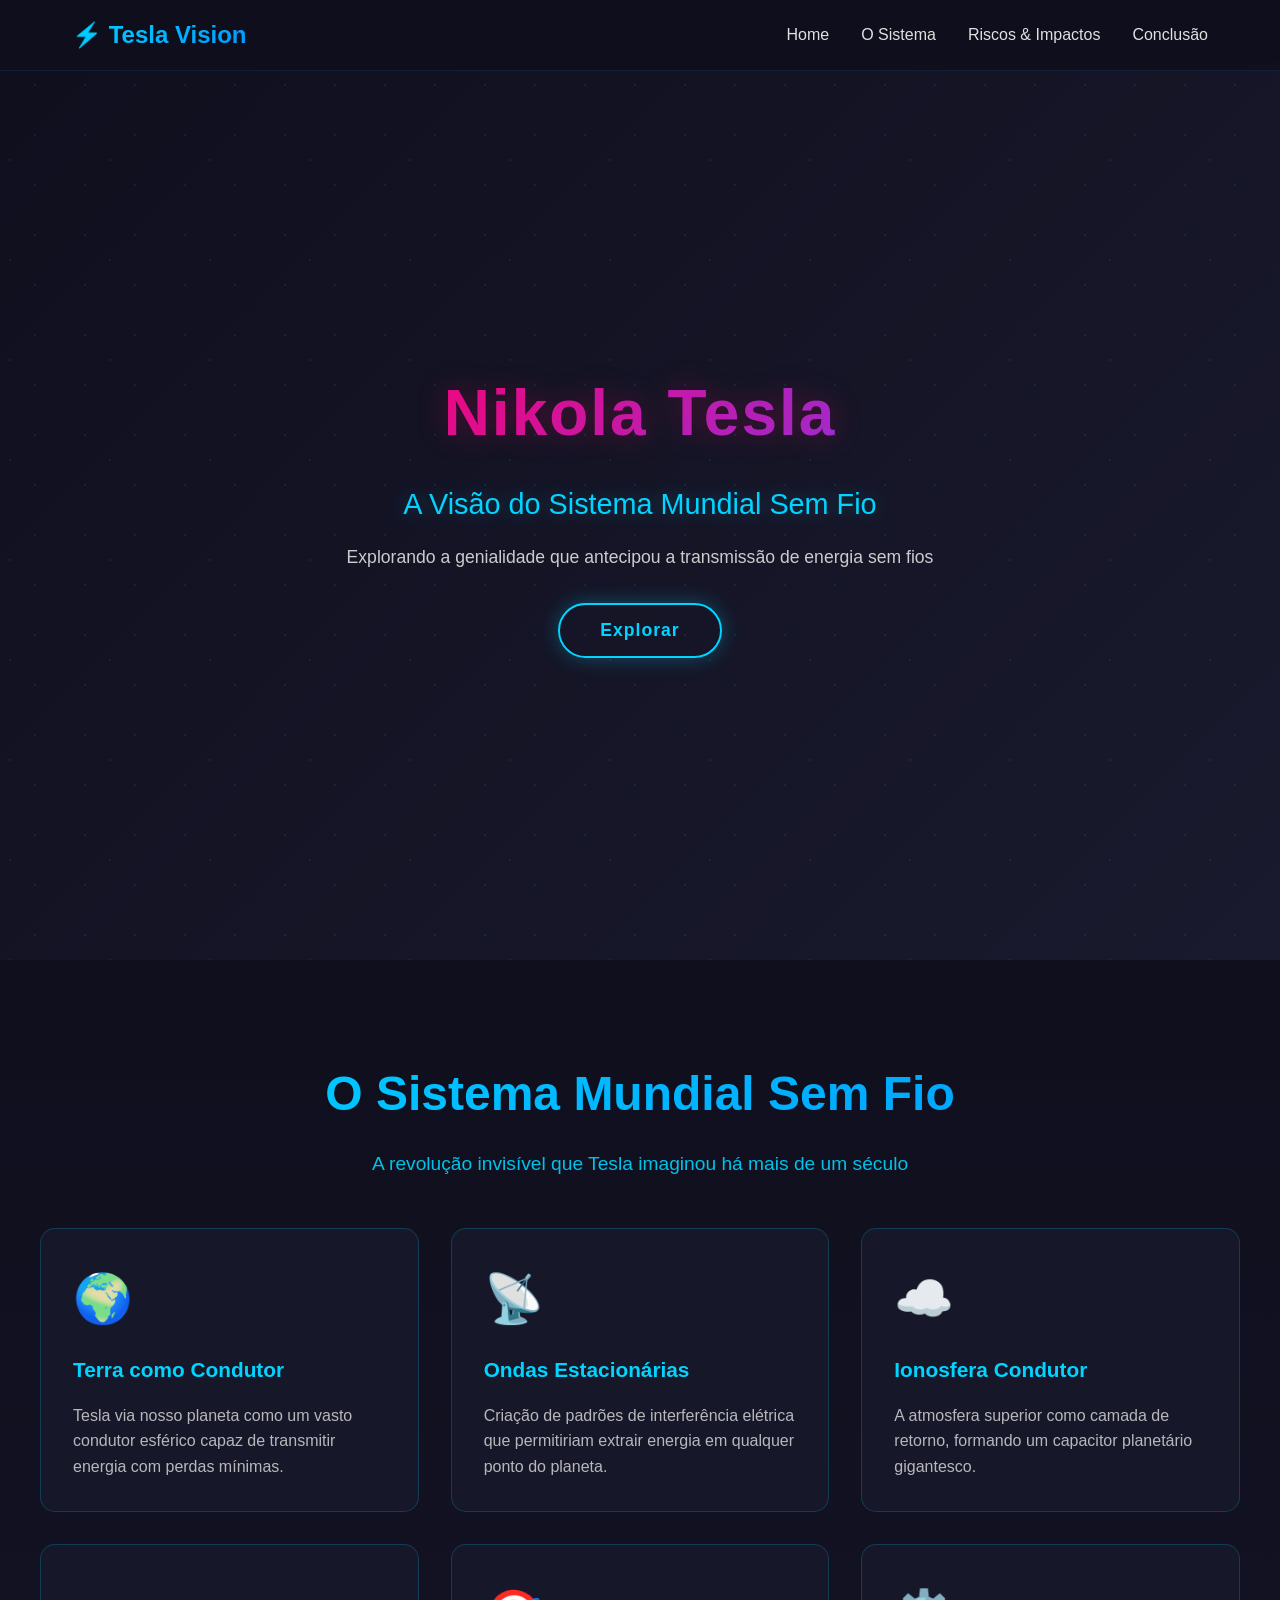
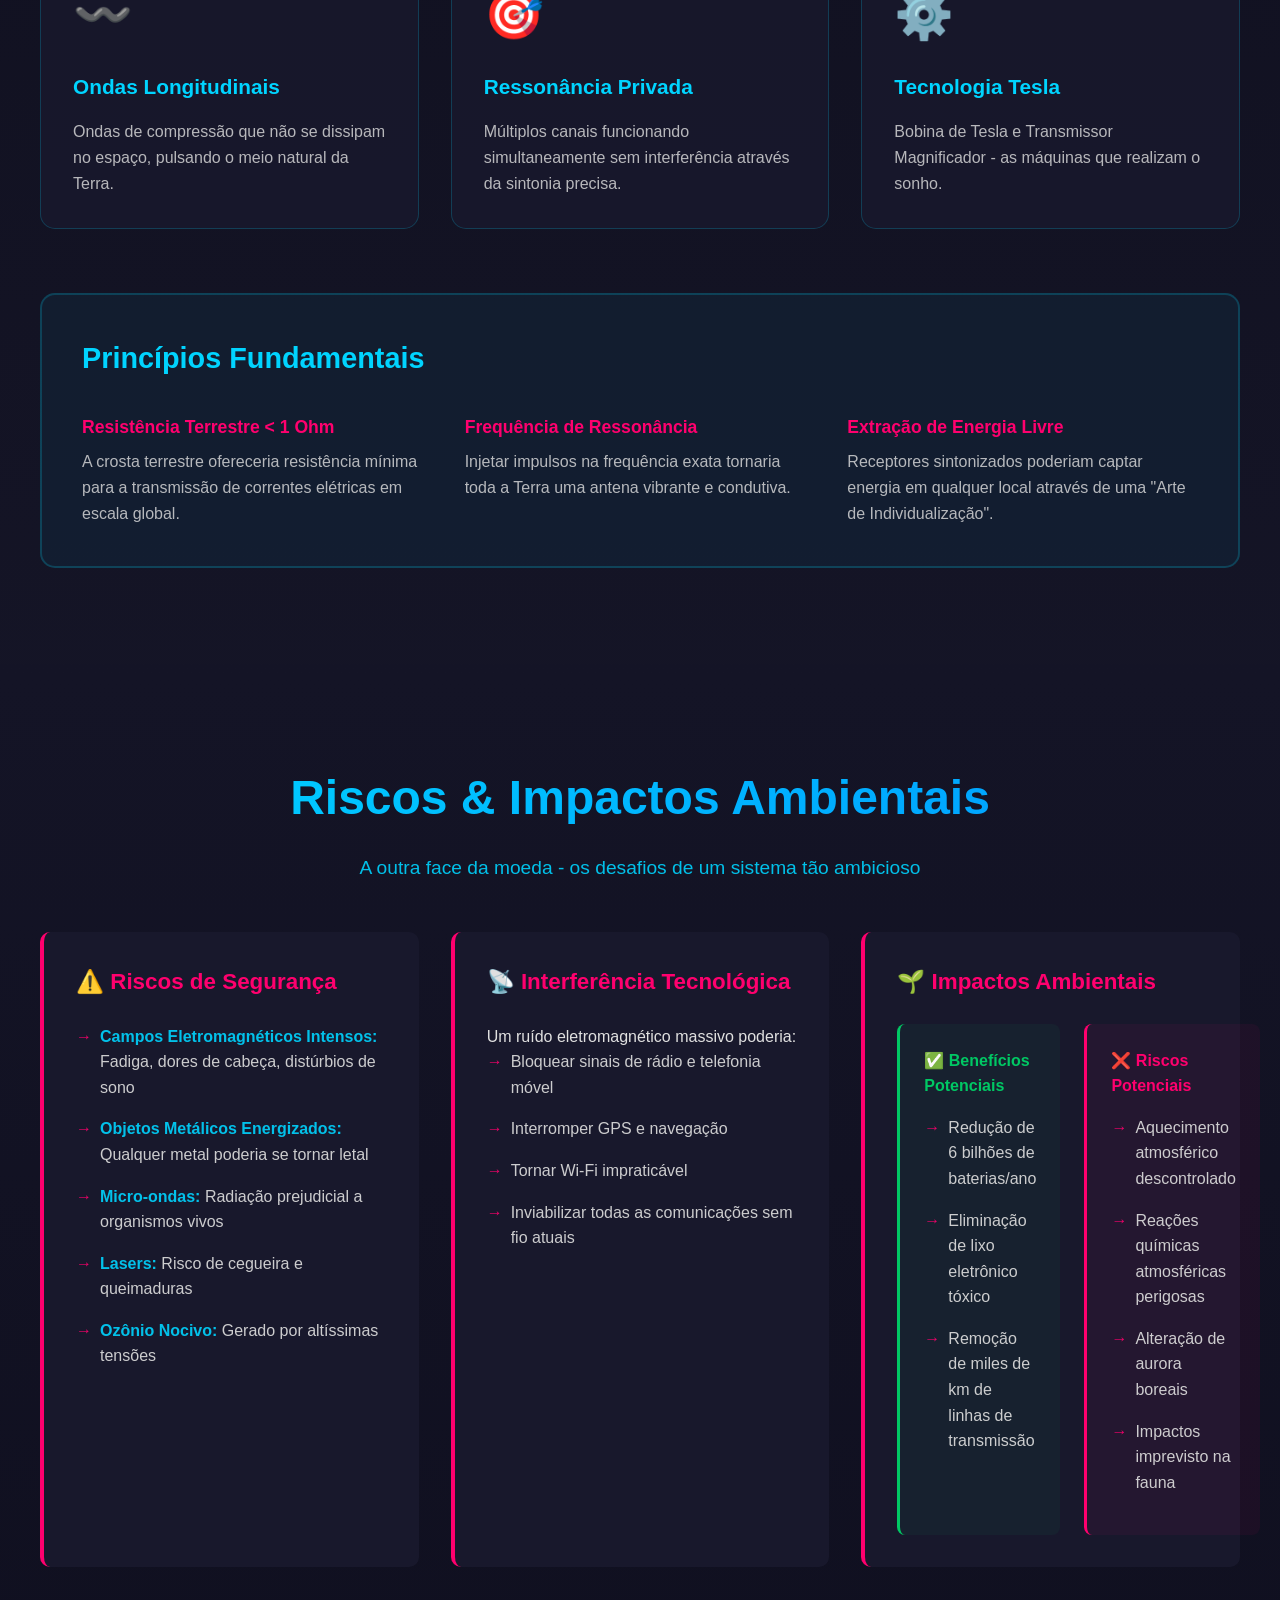
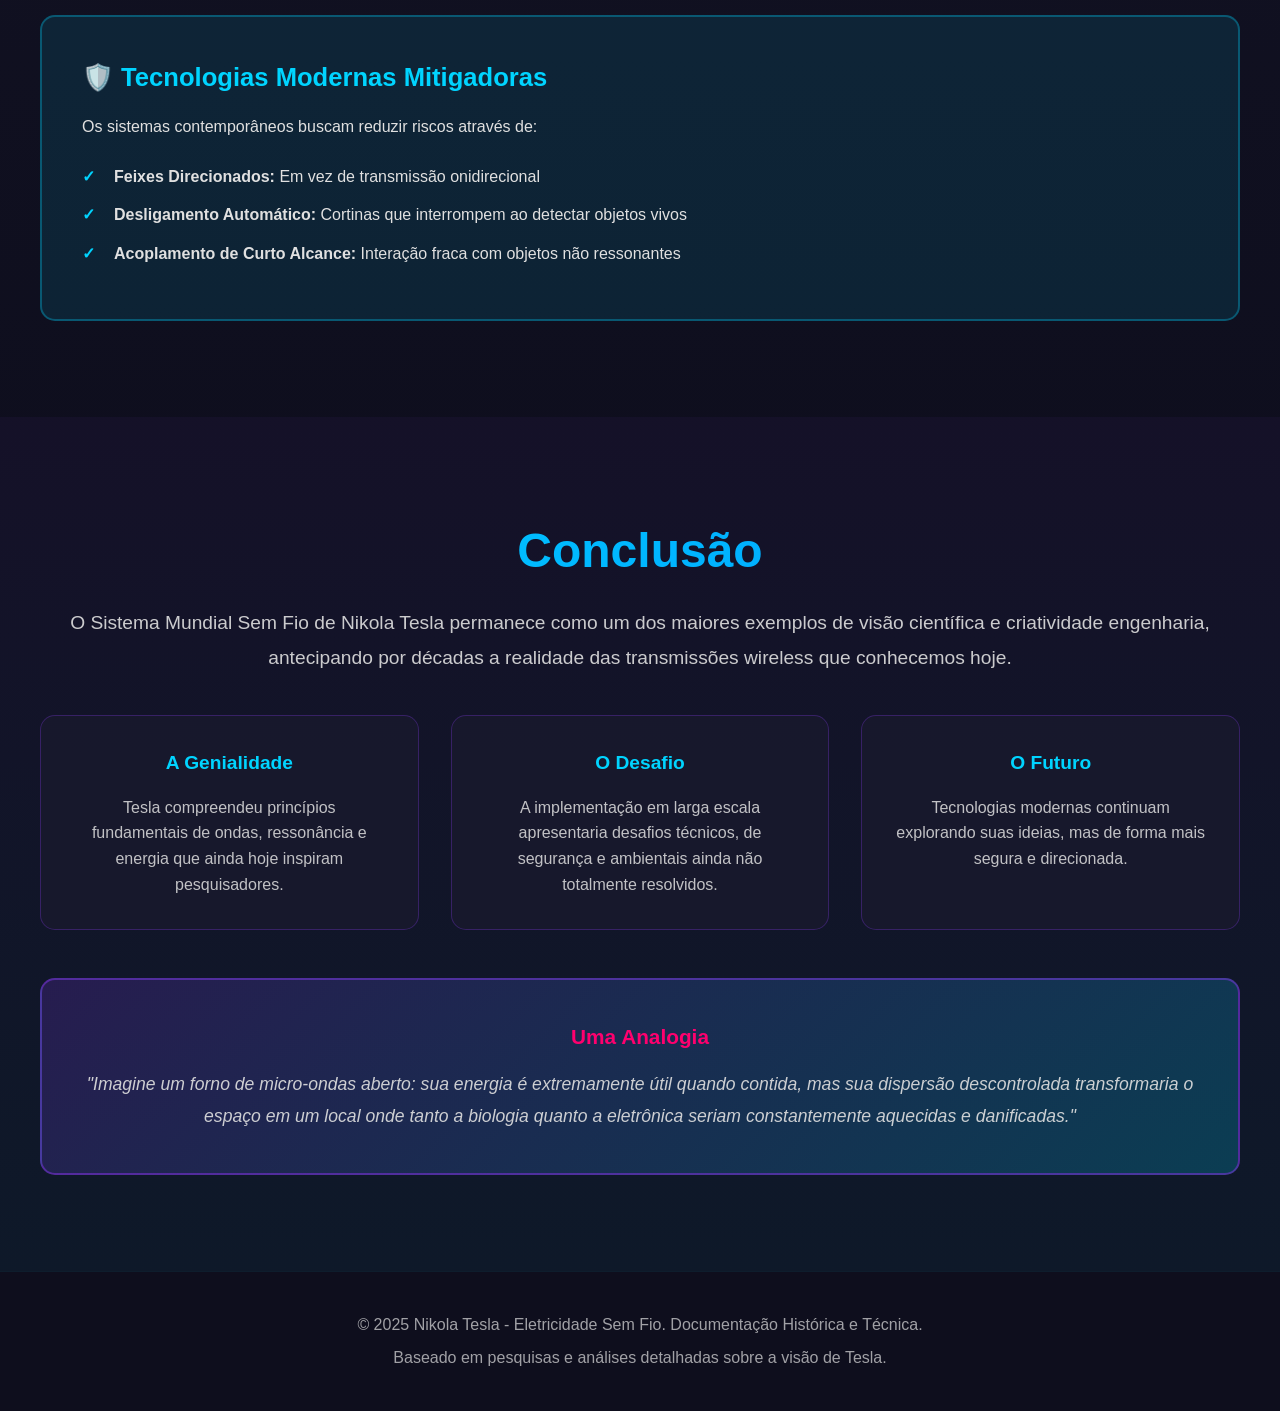
==== index.html @ f738d430 "feat: Create interactive website for Nikola Tesla wireless electricity system - Create modern, attra" ====
<!DOCTYPE html>
<html lang="pt-BR">
<head>
    <meta charset="UTF-8">
    <meta name="viewport" content="width=device-width, initial-scale=1.0">
    <title>Nikola Tesla - Eletricidade Sem Fio</title>
    <link rel="stylesheet" href="styles.css">
</head>
<body>
    <!-- Navegação -->
    <nav class="navbar">
        <div class="navbar-container">
            <div class="logo">⚡ Tesla Vision</div>
            <ul class="nav-menu">
                <li><a href="#home" class="nav-link">Home</a></li>
                <li><a href="#sistema" class="nav-link">O Sistema</a></li>
                <li><a href="#riscos" class="nav-link">Riscos & Impactos</a></li>
                <li><a href="#conclusao" class="nav-link">Conclusão</a></li>
            </ul>
        </div>
    </nav>

    <!-- Hero Section -->
    <section id="home" class="hero">
        <div class="particles" id="particles"></div>
        <div class="hero-content">
            <h1 class="hero-title">Nikola Tesla</h1>
            <p class="hero-subtitle">A Visão do Sistema Mundial Sem Fio</p>
            <p class="hero-description">Explorando a genialidade que antecipou a transmissão de energia sem fios</p>
            <button class="cta-button" onclick="document.getElementById('sistema').scrollIntoView({behavior: 'smooth'})">
                Explorar
            </button>
        </div>
    </section>

    <!-- Seção Principal - O Sistema -->
    <section id="sistema" class="section sistema-section">
        <div class="container">
            <h2 class="section-title">O Sistema Mundial Sem Fio</h2>
            <p class="section-intro">A revolução invisível que Tesla imaginou há mais de um século</p>
            
            <div class="cards-grid">
                <div class="card">
                    <div class="card-icon">🌍</div>
                    <h3>Terra como Condutor</h3>
                    <p>Tesla via nosso planeta como um vasto condutor esférico capaz de transmitir energia com perdas mínimas.</p>
                </div>
                <div class="card">
                    <div class="card-icon">📡</div>
                    <h3>Ondas Estacionárias</h3>
                    <p>Criação de padrões de interferência elétrica que permitiriam extrair energia em qualquer ponto do planeta.</p>
                </div>
                <div class="card">
                    <div class="card-icon">☁️</div>
                    <h3>Ionosfera Condutor</h3>
                    <p>A atmosfera superior como camada de retorno, formando um capacitor planetário gigantesco.</p>
                </div>
                <div class="card">
                    <div class="card-icon">〰️</div>
                    <h3>Ondas Longitudinais</h3>
                    <p>Ondas de compressão que não se dissipam no espaço, pulsando o meio natural da Terra.</p>
                </div>
                <div class="card">
                    <div class="card-icon">🎯</div>
                    <h3>Ressonância Privada</h3>
                    <p>Múltiplos canais funcionando simultaneamente sem interferência através da sintonia precisa.</p>
                </div>
                <div class="card">
                    <div class="card-icon">⚙️</div>
                    <h3>Tecnologia Tesla</h3>
                    <p>Bobina de Tesla e Transmissor Magnificador - as máquinas que realizam o sonho.</p>
                </div>
            </div>

            <div class="sistema-detail">
                <h3>Princípios Fundamentais</h3>
                <div class="detail-content">
                    <div class="detail-item">
                        <h4>Resistência Terrestre &lt; 1 Ohm</h4>
                        <p>A crosta terrestre ofereceria resistência mínima para a transmissão de correntes elétricas em escala global.</p>
                    </div>
                    <div class="detail-item">
                        <h4>Frequência de Ressonância</h4>
                        <p>Injetar impulsos na frequência exata tornaria toda a Terra uma antena vibrante e condutiva.</p>
                    </div>
                    <div class="detail-item">
                        <h4>Extração de Energia Livre</h4>
                        <p>Receptores sintonizados poderiam captar energia em qualquer local através de uma "Arte de Individualização".</p>
                    </div>
                </div>
            </div>
        </div>
    </section>

    <!-- Seção Riscos e Impactos -->
    <section id="riscos" class="section riscos-section">
        <div class="container">
            <h2 class="section-title">Riscos & Impactos Ambientais</h2>
            <p class="section-intro">A outra face da moeda - os desafios de um sistema tão ambicioso</p>

            <div class="risks-container">
                <div class="risk-category">
                    <h3>⚠️ Riscos de Segurança</h3>
                    <ul class="risk-list">
                        <li><strong>Campos Eletromagnéticos Intensos:</strong> Fadiga, dores de cabeça, distúrbios de sono</li>
                        <li><strong>Objetos Metálicos Energizados:</strong> Qualquer metal poderia se tornar letal</li>
                        <li><strong>Micro-ondas:</strong> Radiação prejudicial a organismos vivos</li>
                        <li><strong>Lasers:</strong> Risco de cegueira e queimaduras</li>
                        <li><strong>Ozônio Nocivo:</strong> Gerado por altíssimas tensões</li>
                    </ul>
                </div>

                <div class="risk-category">
                    <h3>📡 Interferência Tecnológica</h3>
                    <p>Um ruído eletromagnético massivo poderia:</p>
                    <ul class="risk-list">
                        <li>Bloquear sinais de rádio e telefonia móvel</li>
                        <li>Interromper GPS e navegação</li>
                        <li>Tornar Wi-Fi impraticável</li>
                        <li>Inviabilizar todas as comunicações sem fio atuais</li>
                    </ul>
                </div>

                <div class="risk-category">
                    <h3>🌱 Impactos Ambientais</h3>
                    <div class="impact-split">
                        <div class="impact-positive">
                            <h4>✅ Benefícios Potenciais</h4>
                            <ul class="risk-list">
                                <li>Redução de 6 bilhões de baterias/ano</li>
                                <li>Eliminação de lixo eletrônico tóxico</li>
                                <li>Remoção de miles de km de linhas de transmissão</li>
                            </ul>
                        </div>
                        <div class="impact-negative">
                            <h4>❌ Riscos Potenciais</h4>
                            <ul class="risk-list">
                                <li>Aquecimento atmosférico descontrolado</li>
                                <li>Reações químicas atmosféricas perigosas</li>
                                <li>Alteração de aurora boreais</li>
                                <li>Impactos imprevisto na fauna</li>
                            </ul>
                        </div>
                    </div>
                </div>
            </div>

            <div class="mitigation-box">
                <h3>🛡️ Tecnologias Modernas Mitigadoras</h3>
                <p>Os sistemas contemporâneos buscam reduzir riscos através de:</p>
                <ul>
                    <li><strong>Feixes Direcionados:</strong> Em vez de transmissão onidirecional</li>
                    <li><strong>Desligamento Automático:</strong> Cortinas que interrompem ao detectar objetos vivos</li>
                    <li><strong>Acoplamento de Curto Alcance:</strong> Interação fraca com objetos não ressonantes</li>
                </ul>
            </div>
        </div>
    </section>

    <!-- Seção Conclusão -->
    <section id="conclusao" class="section conclusao-section">
        <div class="container">
            <h2 class="section-title">Conclusão</h2>
            <div class="conclusao-content">
                <p>O Sistema Mundial Sem Fio de Nikola Tesla permanece como um dos maiores exemplos de visão científica e criatividade engenharia, antecipando por décadas a realidade das transmissões wireless que conhecemos hoje.</p>
                
                <div class="conclusion-boxes">
                    <div class="conclusion-box">
                        <h4>A Genialidade</h4>
                        <p>Tesla compreendeu princípios fundamentais de ondas, ressonância e energia que ainda hoje inspiram pesquisadores.</p>
                    </div>
                    <div class="conclusion-box">
                        <h4>O Desafio</h4>
                        <p>A implementação em larga escala apresentaria desafios técnicos, de segurança e ambientais ainda não totalmente resolvidos.</p>
                    </div>
                    <div class="conclusion-box">
                        <h4>O Futuro</h4>
                        <p>Tecnologias modernas continuam explorando suas ideias, mas de forma mais segura e direcionada.</p>
                    </div>
                </div>

                <div class="analogy">
                    <h4>Uma Analogia</h4>
                    <p><em>"Imagine um forno de micro-ondas aberto: sua energia é extremamente útil quando contida, mas sua dispersão descontrolada transformaria o espaço em um local onde tanto a biologia quanto a eletrônica seriam constantemente aquecidas e danificadas."</em></p>
                </div>
            </div>
        </div>
    </section>

    <!-- Footer -->
    <footer class="footer">
        <div class="footer-content">
            <p>&copy; 2025 Nikola Tesla - Eletricidade Sem Fio. Documentação Histórica e Técnica.</p>
            <p>Baseado em pesquisas e análises detalhadas sobre a visão de Tesla.</p>
        </div>
    </footer>

    <script src="script.js"></script>
</body>
</html>
---- styles.css ----
* {
    margin: 0;
    padding: 0;
    box-sizing: border-box;
}

:root {
    --primary-color: #0f0f1e;
    --secondary-color: #1a1a2e;
    --accent-color: #00d4ff;
    --accent-secondary: #ff006e;
    --text-light: #e0e0e0;
    --text-dark: #1a1a2e;
    --gradient-1: linear-gradient(135deg, #667eea 0%, #764ba2 100%);
    --gradient-2: linear-gradient(135deg, #00d4ff 0%, #0099ff 100%);
    --gradient-accent: linear-gradient(135deg, #ff006e 0%, #8338ec 100%);
}

html {
    scroll-behavior: smooth;
}

body {
    font-family: 'Segoe UI', Tahoma, Geneva, Verdana, sans-serif;
    background-color: var(--primary-color);
    color: var(--text-light);
    line-height: 1.6;
    overflow-x: hidden;
}

/* Navegação */
.navbar {
    position: fixed;
    top: 0;
    width: 100%;
    background: rgba(15, 15, 30, 0.95);
    backdrop-filter: blur(10px);
    border-bottom: 1px solid rgba(0, 212, 255, 0.1);
    z-index: 1000;
    padding: 1rem 0;
}

.navbar-container {
    max-width: 1200px;
    margin: 0 auto;
    padding: 0 2rem;
    display: flex;
    justify-content: space-between;
    align-items: center;
}

.logo {
    font-size: 1.5rem;
    font-weight: bold;
    background: var(--gradient-2);
    -webkit-background-clip: text;
    -webkit-text-fill-color: transparent;
    background-clip: text;
}

.nav-menu {
    display: flex;
    list-style: none;
    gap: 2rem;
}

.nav-link {
    color: var(--text-light);
    text-decoration: none;
    transition: color 0.3s ease;
    font-weight: 500;
}

.nav-link:hover {
    color: var(--accent-color);
    text-shadow: 0 0 10px rgba(0, 212, 255, 0.5);
}

/* Hero Section */
.hero {
    height: 100vh;
    display: flex;
    align-items: center;
    justify-content: center;
    background: linear-gradient(135deg, #0f0f1e 0%, #1a1a2e 100%);
    position: relative;
    overflow: hidden;
    margin-top: 60px;
}

.particles {
    position: absolute;
    width: 100%;
    height: 100%;
    overflow: hidden;
}

.particles::before,
.particles::after {
    content: '';
    position: absolute;
    background: radial-gradient(circle, rgba(0, 212, 255, 0.1) 1px, transparent 1px);
    background-size: 50px 50px;
    width: 200%;
    height: 200%;
    animation: float 20s linear infinite;
}

.particles::before {
    animation: float 20s linear infinite;
    top: -50%;
    left: -50%;
}

.particles::after {
    animation: float 30s linear infinite reverse;
    top: -50%;
    left: -50%;
    background-size: 100px 100px;
}

@keyframes float {
    0% {
        transform: translate(0, 0);
    }
    100% {
        transform: translate(50px, 50px);
    }
}

.hero-content {
    position: relative;
    z-index: 2;
    text-align: center;
    max-width: 800px;
    padding: 2rem;
}

.hero-title {
    font-size: 4rem;
    font-weight: 900;
    margin-bottom: 1rem;
    background: var(--gradient-accent);
    -webkit-background-clip: text;
    -webkit-text-fill-color: transparent;
    background-clip: text;
    text-shadow: 0 0 30px rgba(255, 0, 110, 0.3);
    letter-spacing: 2px;
}

.hero-subtitle {
    font-size: 1.8rem;
    color: var(--accent-color);
    margin-bottom: 1rem;
    text-shadow: 0 0 20px rgba(0, 212, 255, 0.3);
}

.hero-description {
    font-size: 1.1rem;
    color: var(--text-light);
    margin-bottom: 2rem;
    opacity: 0.9;
}

.cta-button {
    padding: 15px 40px;
    font-size: 1.1rem;
    border: 2px solid var(--accent-color);
    background: transparent;
    color: var(--accent-color);
    border-radius: 50px;
    cursor: pointer;
    transition: all 0.3s ease;
    font-weight: bold;
    letter-spacing: 1px;
    box-shadow: 0 0 20px rgba(0, 212, 255, 0.3);
}

.cta-button:hover {
    background: var(--accent-color);
    color: var(--primary-color);
    box-shadow: 0 0 30px rgba(0, 212, 255, 0.6);
    transform: translateY(-3px);
}

/* Seções Gerais */
.section {
    padding: 6rem 2rem;
    position: relative;
}

.container {
    max-width: 1200px;
    margin: 0 auto;
}

.section-title {
    font-size: 3rem;
    font-weight: bold;
    text-align: center;
    margin-bottom: 1rem;
    background: var(--gradient-2);
    -webkit-background-clip: text;
    -webkit-text-fill-color: transparent;
    background-clip: text;
}

.section-intro {
    text-align: center;
    font-size: 1.2rem;
    color: var(--accent-color);
    margin-bottom: 3rem;
    opacity: 0.9;
}

/* Seção Sistema */
.sistema-section {
    background: linear-gradient(180deg, rgba(15, 15, 30, 0.5) 0%, rgba(26, 26, 46, 0.5) 100%);
}

.cards-grid {
    display: grid;
    grid-template-columns: repeat(auto-fit, minmax(300px, 1fr));
    gap: 2rem;
    margin-bottom: 4rem;
}

.card {
    background: rgba(26, 26, 46, 0.8);
    border: 1px solid rgba(0, 212, 255, 0.2);
    border-radius: 15px;
    padding: 2rem;
    transition: all 0.3s ease;
    cursor: pointer;
    position: relative;
    overflow: hidden;
}

.card::before {
    content: '';
    position: absolute;
    top: -50%;
    right: -50%;
    width: 100%;
    height: 100%;
    background: radial-gradient(circle, rgba(0, 212, 255, 0.1) 0%, transparent 70%);
    opacity: 0;
    transition: opacity 0.3s ease;
}

.card:hover {
    border-color: var(--accent-color);
    background: rgba(26, 26, 46, 1);
    transform: translateY(-10px);
    box-shadow: 0 10px 30px rgba(0, 212, 255, 0.2);
}

.card:hover::before {
    opacity: 1;
}

.card-icon {
    font-size: 3rem;
    margin-bottom: 1rem;
}

.card h3 {
    font-size: 1.3rem;
    margin-bottom: 1rem;
    color: var(--accent-color);
}

.card p {
    color: var(--text-light);
    opacity: 0.8;
}

.sistema-detail {
    background: rgba(0, 212, 255, 0.05);
    border: 2px solid rgba(0, 212, 255, 0.2);
    border-radius: 15px;
    padding: 2.5rem;
    margin-top: 3rem;
}

.sistema-detail h3 {
    font-size: 1.8rem;
    color: var(--accent-color);
    margin-bottom: 2rem;
}

.detail-content {
    display: grid;
    grid-template-columns: repeat(auto-fit, minmax(250px, 1fr));
    gap: 2rem;
}

.detail-item h4 {
    color: var(--accent-secondary);
    margin-bottom: 0.5rem;
    font-size: 1.1rem;
}

.detail-item p {
    color: var(--text-light);
    opacity: 0.8;
}

/* Seção Riscos */
.riscos-section {
    background: linear-gradient(180deg, rgba(26, 26, 46, 0.5) 0%, rgba(15, 15, 30, 0.5) 100%);
}

.risks-container {
    display: grid;
    grid-template-columns: repeat(auto-fit, minmax(320px, 1fr));
    gap: 2rem;
    margin-bottom: 3rem;
}

.risk-category {
    background: rgba(26, 26, 46, 0.9);
    border-left: 4px solid var(--accent-secondary);
    border-radius: 10px;
    padding: 2rem;
    transition: all 0.3s ease;
}

.risk-category:hover {
    background: rgba(26, 26, 46, 1);
    transform: translateX(10px);
    box-shadow: 0 10px 25px rgba(255, 0, 110, 0.15);
}

.risk-category h3 {
    font-size: 1.4rem;
    color: var(--accent-secondary);
    margin-bottom: 1.5rem;
}

.risk-list {
    list-style: none;
    padding-left: 0;
}

.risk-list li {
    margin-bottom: 1rem;
    padding-left: 1.5rem;
    position: relative;
    color: var(--text-light);
    opacity: 0.9;
}

.risk-list li::before {
    content: '→';
    position: absolute;
    left: 0;
    color: var(--accent-secondary);
    font-weight: bold;
}

.risk-list strong {
    color: var(--accent-color);
}

.impact-split {
    display: grid;
    grid-template-columns: 1fr 1fr;
    gap: 1.5rem;
    margin-top: 1rem;
}

.impact-positive {
    background: rgba(0, 200, 100, 0.05);
    border-left: 3px solid #00c864;
    padding: 1.5rem;
    border-radius: 8px;
}

.impact-negative {
    background: rgba(255, 0, 110, 0.05);
    border-left: 3px solid var(--accent-secondary);
    padding: 1.5rem;
    border-radius: 8px;
}

.impact-positive h4 {
    color: #00c864;
    margin-bottom: 1rem;
}

.impact-negative h4 {
    color: var(--accent-secondary);
    margin-bottom: 1rem;
}

.mitigation-box {
    background: rgba(0, 212, 255, 0.1);
    border: 2px solid rgba(0, 212, 255, 0.3);
    border-radius: 15px;
    padding: 2.5rem;
    margin-top: 3rem;
}

.mitigation-box h3 {
    color: var(--accent-color);
    font-size: 1.6rem;
    margin-bottom: 1rem;
}

.mitigation-box p {
    margin-bottom: 1.5rem;
    color: var(--text-light);
}

.mitigation-box ul {
    list-style: none;
    padding-left: 0;
}

.mitigation-box li {
    padding-left: 2rem;
    position: relative;
    margin-bottom: 0.8rem;
    color: var(--text-light);
}

.mitigation-box li::before {
    content: '✓';
    position: absolute;
    left: 0;
    color: var(--accent-color);
    font-weight: bold;
}

/* Seção Conclusão */
.conclusao-section {
    background: linear-gradient(180deg, rgba(131, 56, 236, 0.05) 0%, rgba(0, 212, 255, 0.05) 100%);
}

.conclusao-content {
    text-align: center;
}

.conclusao-content > p {
    font-size: 1.2rem;
    margin-bottom: 2.5rem;
    color: var(--text-light);
    opacity: 0.9;
    line-height: 1.8;
}

.conclusion-boxes {
    display: grid;
    grid-template-columns: repeat(auto-fit, minmax(250px, 1fr));
    gap: 2rem;
    margin-bottom: 3rem;
}

.conclusion-box {
    background: rgba(26, 26, 46, 0.8);
    border: 1px solid rgba(131, 56, 236, 0.3);
    border-radius: 15px;
    padding: 2rem;
    transition: all 0.3s ease;
}

.conclusion-box:hover {
    border-color: var(--accent-color);
    background: rgba(26, 26, 46, 1);
    box-shadow: 0 10px 30px rgba(131, 56, 236, 0.2);
    transform: translateY(-5px);
}

.conclusion-box h4 {
    color: var(--accent-color);
    font-size: 1.2rem;
    margin-bottom: 1rem;
}

.conclusion-box p {
    color: var(--text-light);
    opacity: 0.85;
}

.analogy {
    background: linear-gradient(135deg, rgba(131, 56, 236, 0.2) 0%, rgba(0, 212, 255, 0.2) 100%);
    border: 2px solid rgba(131, 56, 236, 0.5);
    border-radius: 15px;
    padding: 2.5rem;
    margin-top: 2rem;
}

.analogy h4 {
    color: var(--accent-secondary);
    font-size: 1.3rem;
    margin-bottom: 1rem;
}

.analogy p {
    font-size: 1.1rem;
    font-style: italic;
    color: var(--text-light);
    line-height: 1.8;
    opacity: 0.9;
}

/* Footer */
.footer {
    background: rgba(15, 15, 30, 0.95);
    border-top: 1px solid rgba(0, 212, 255, 0.1);
    padding: 2rem;
    text-align: center;
    color: var(--text-light);
    opacity: 0.7;
}

.footer-content p {
    margin: 0.5rem 0;
}

/* Responsive */
@media (max-width: 768px) {
    .hero-title {
        font-size: 2.5rem;
    }

    .hero-subtitle {
        font-size: 1.3rem;
    }

    .section-title {
        font-size: 2rem;
    }

    .nav-menu {
        flex-direction: column;
        gap: 1rem;
    }

    .cards-grid {
        grid-template-columns: 1fr;
    }

    .detail-content {
        grid-template-columns: 1fr;
    }

    .impact-split {
        grid-template-columns: 1fr;
    }

    .conclusion-boxes {
        grid-template-columns: 1fr;
    }

    .risk-category {
        border-left: 4px solid var(--accent-secondary);
    }

    .section {
        padding: 3rem 1rem;
    }
}

/* Animações de entrada */
@keyframes slideInDown {
    from {
        opacity: 0;
        transform: translateY(-30px);
    }
    to {
        opacity: 1;
        transform: translateY(0);
    }
}

@keyframes fadeInUp {
    from {
        opacity: 0;
        transform: translateY(30px);
    }
    to {
        opacity: 1;
        transform: translateY(0);
    }
}

.card {
    animation: fadeInUp 0.5s ease forwards;
}

.card:nth-child(1) { animation-delay: 0.1s; }
.card:nth-child(2) { animation-delay: 0.2s; }
.card:nth-child(3) { animation-delay: 0.3s; }
.card:nth-child(4) { animation-delay: 0.4s; }
.card:nth-child(5) { animation-delay: 0.5s; }
.card:nth-child(6) { animation-delay: 0.6s; }
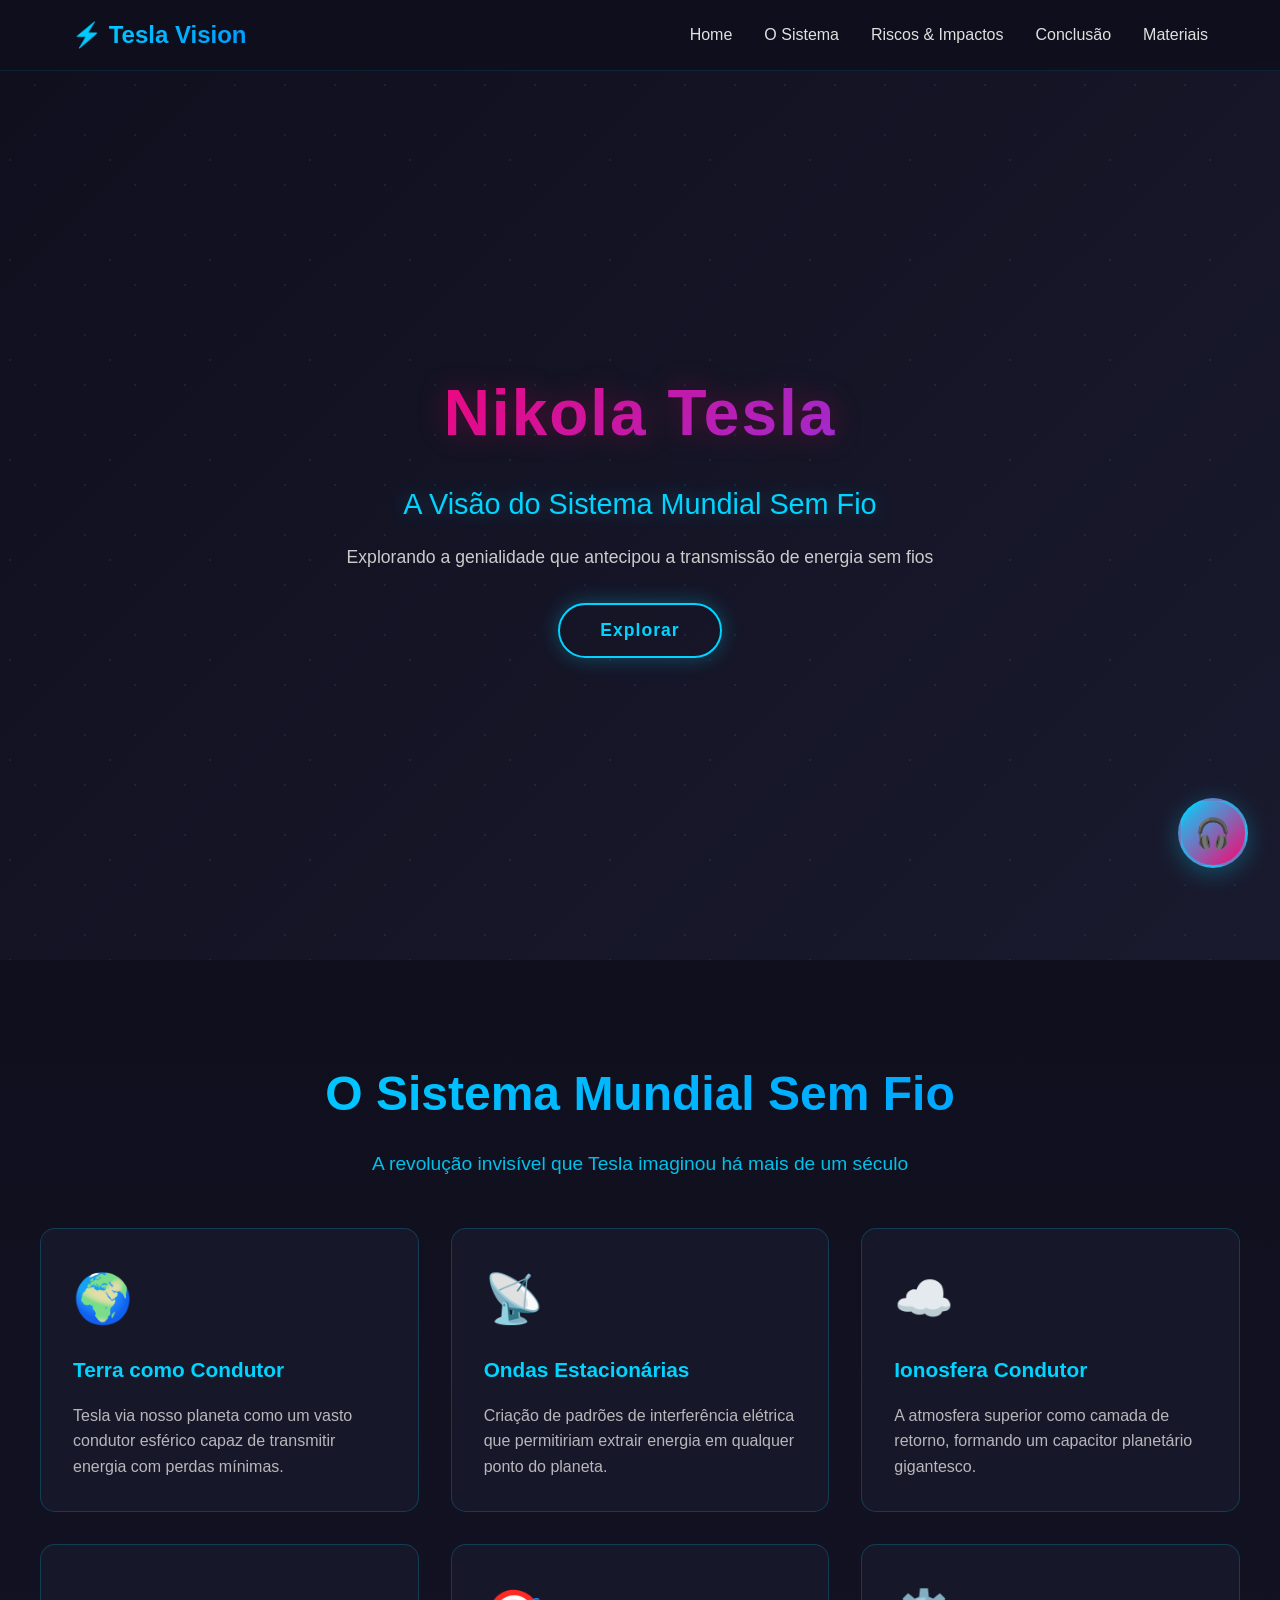
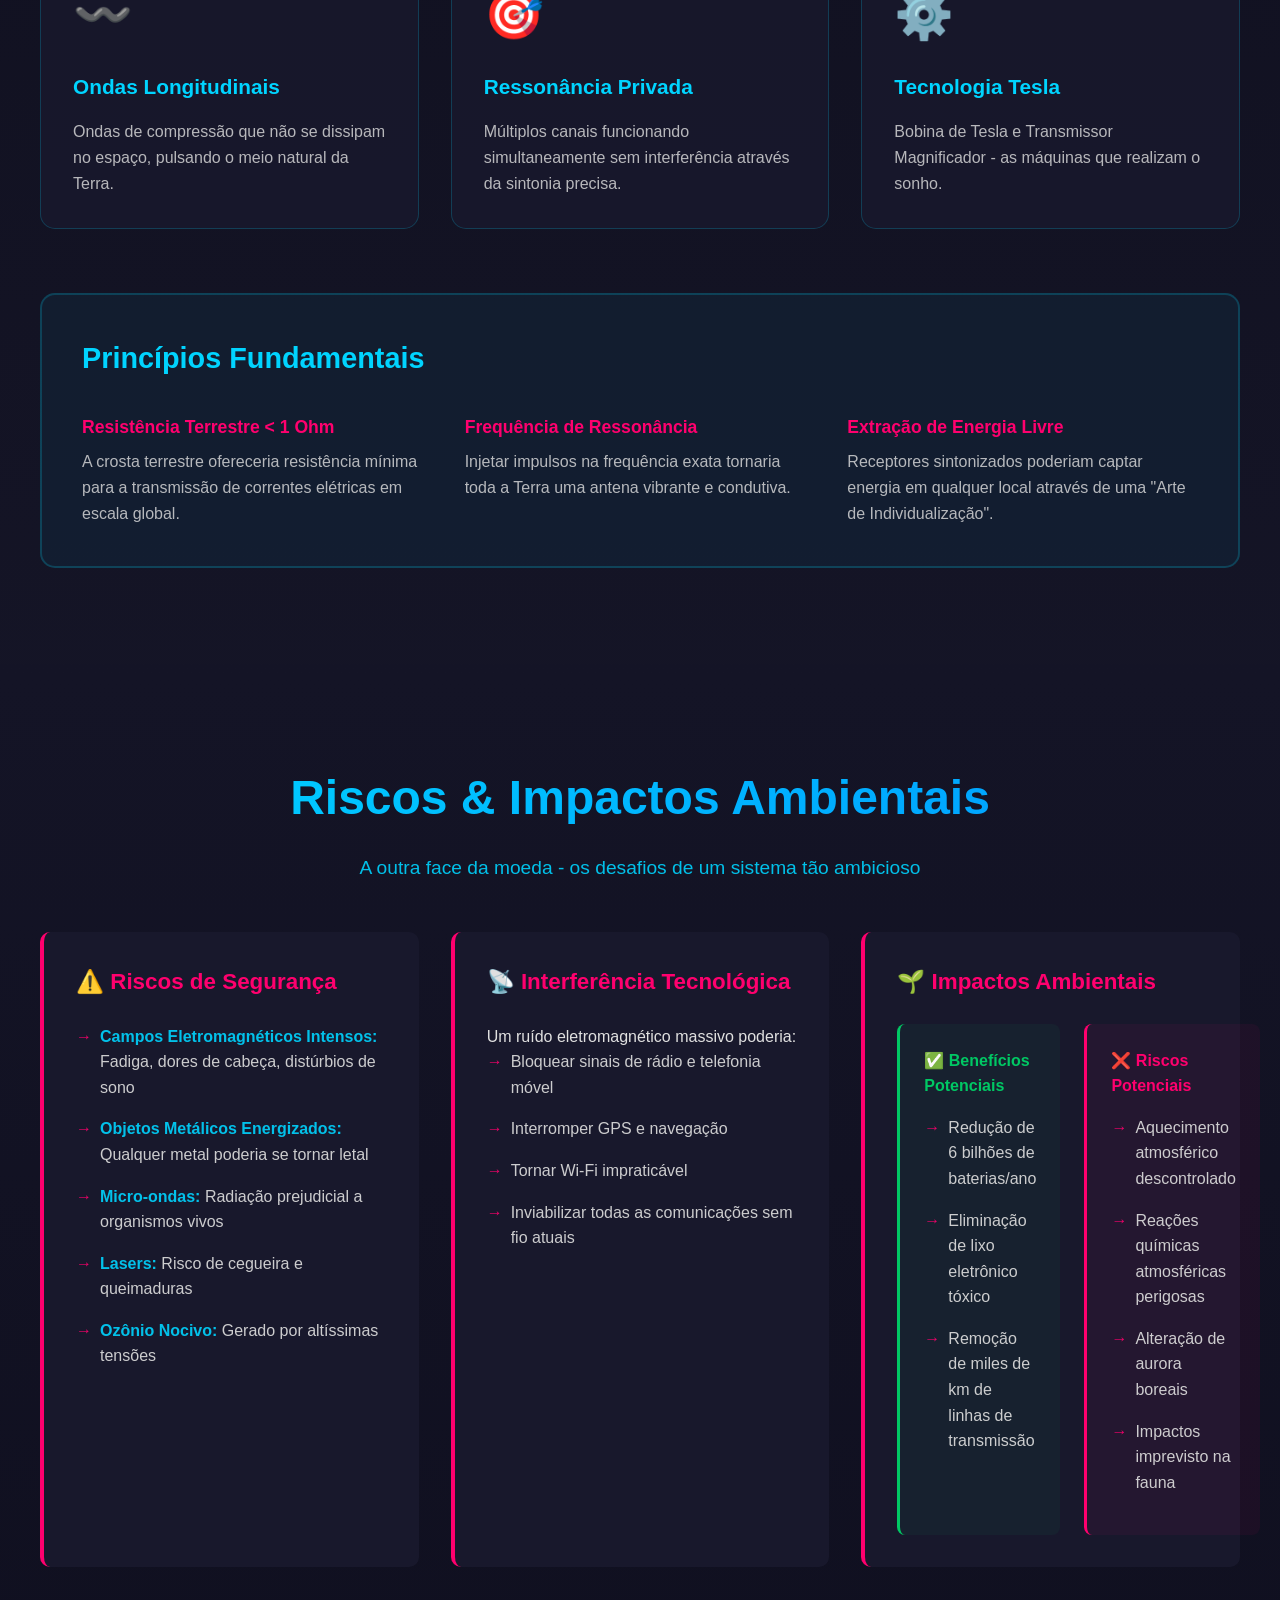
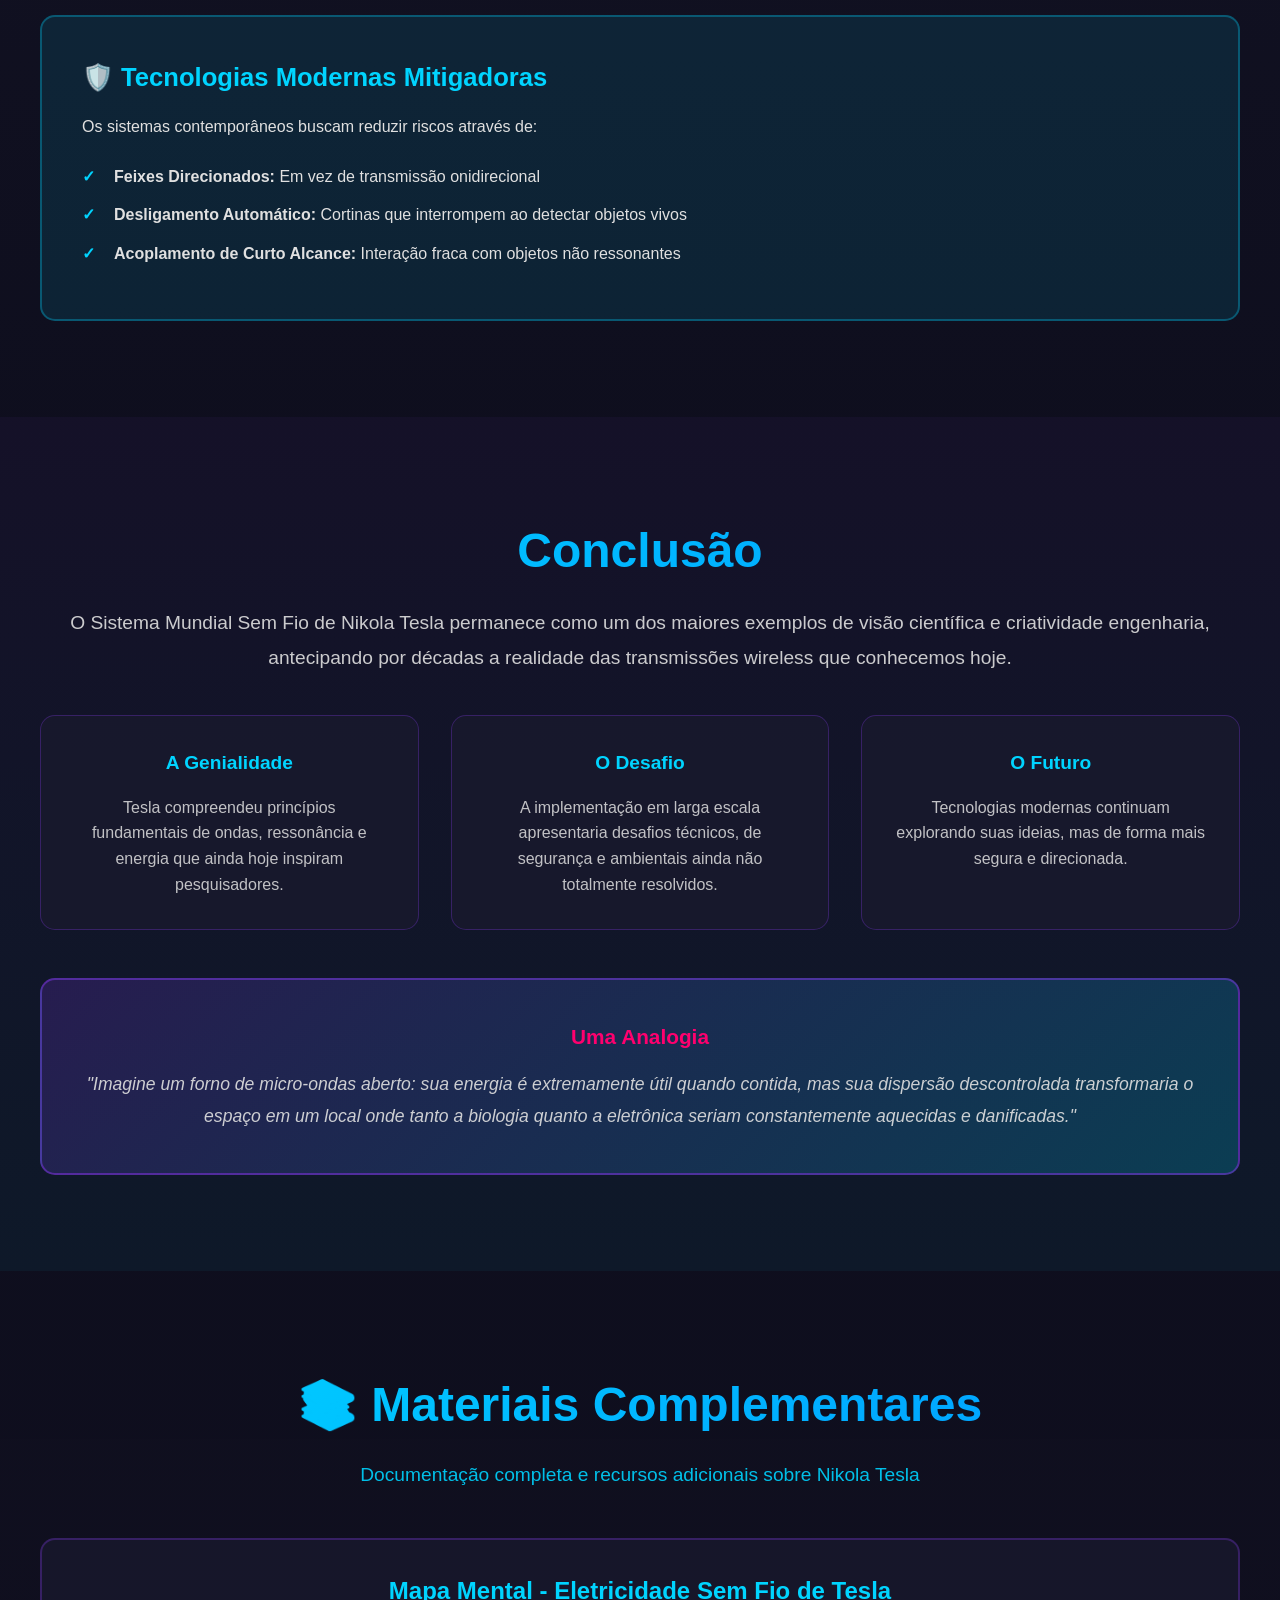
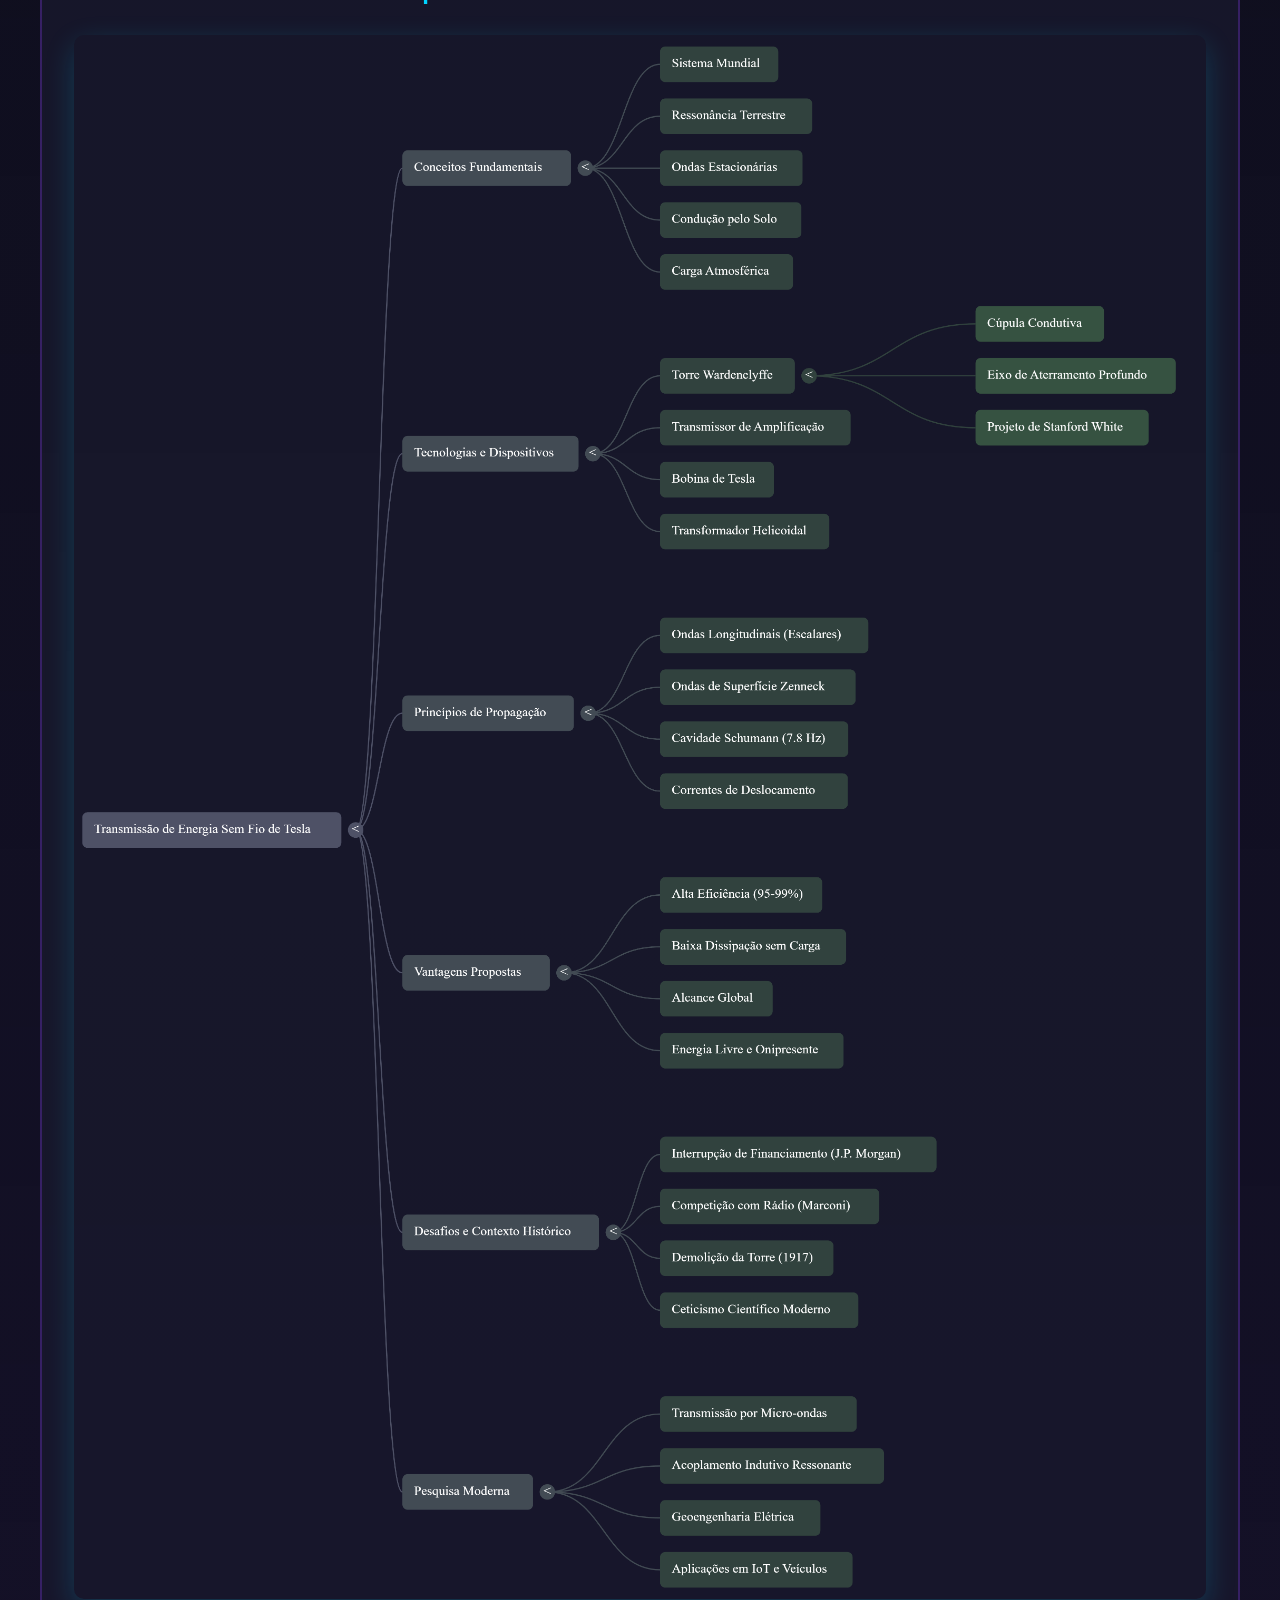
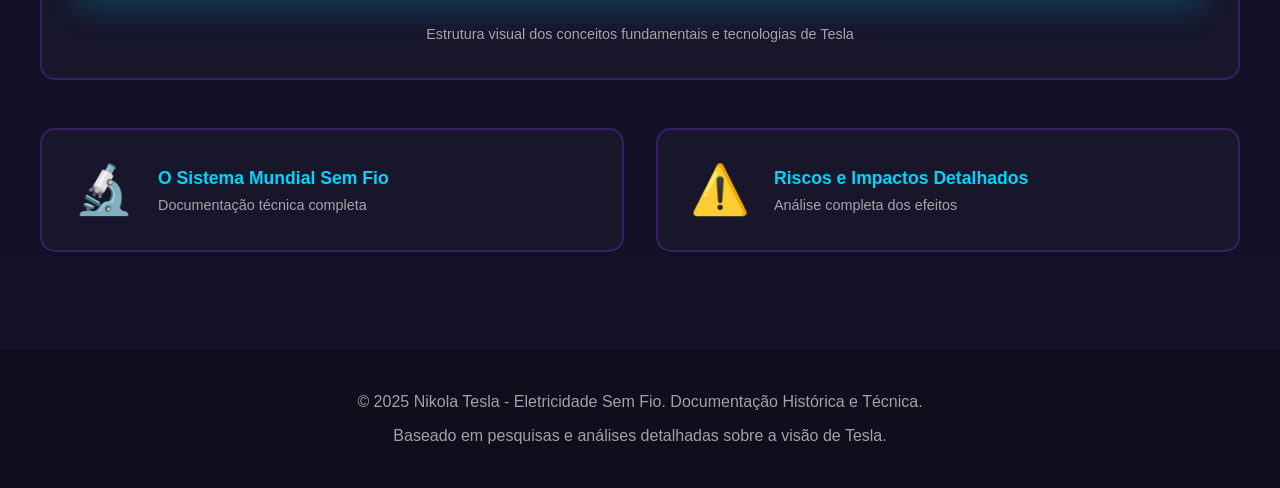
==== commit f6239922: "feat: Add complementary materials section with HTML modals and mind map image - Create new 'Materiai" ====
--- a/index.html
+++ b/index.html
@@ -16,6 +16,7 @@
                 <li><a href="#sistema" class="nav-link">O Sistema</a></li>
                 <li><a href="#riscos" class="nav-link">Riscos & Impactos</a></li>
                 <li><a href="#conclusao" class="nav-link">Conclusão</a></li>
+                <li><a href="#materiais" class="nav-link">Materiais</a></li>
             </ul>
         </div>
     </nav>
@@ -187,6 +188,60 @@
         </div>
     </section>
 
+    <!-- Seção Materiais Complementares -->
+    <section id="materiais" class="section materiais-section">
+        <div class="container">
+            <h2 class="section-title">📚 Materiais Complementares</h2>
+            <p class="section-intro">Documentação completa e recursos adicionais sobre Nikola Tesla</p>
+
+            <!-- Mind Map -->
+            <div class="mindmap-container">
+                <h3>Mapa Mental - Eletricidade Sem Fio de Tesla</h3>
+                <img src="NotebookLM Mind Map.png" alt="Mind Map - Eletricidade Sem Fio de Tesla" class="mindmap-image">
+                <p class="mindmap-caption">Estrutura visual dos conceitos fundamentais e tecnologias de Tesla</p>
+            </div>
+
+            <!-- Botões para Arquivos Originais -->
+            <div class="materials-buttons">
+                <button class="material-btn" onclick="openDocumentModal('sistema')">
+                    <span class="material-icon">🔬</span>
+                    <span class="material-text">
+                        <strong>O Sistema Mundial Sem Fio</strong>
+                        <small>Documentação técnica completa</small>
+                    </span>
+                </button>
+
+                <button class="material-btn" onclick="openDocumentModal('riscos')">
+                    <span class="material-icon">⚠️</span>
+                    <span class="material-text">
+                        <strong>Riscos e Impactos Detalhados</strong>
+                        <small>Análise completa dos efeitos</small>
+                    </span>
+                </button>
+            </div>
+        </div>
+    </section>
+
+    <!-- Modal para Sistema -->
+    <div id="sistemaModal" class="document-modal">
+        <div class="document-modal-content">
+            <button class="modal-close" onclick="closeDocumentModal()">&times;</button>
+            <div class="document-body" id="sistemaContent">
+                <!-- Conteúdo carregado dinamicamente -->
+            </div>
+        </div>
+    </div>
+
+    <!-- Modal para Riscos -->
+    <div id="riscosModal" class="document-modal">
+        <div class="document-modal-content">
+            <button class="modal-close" onclick="closeDocumentModal()">&times;</button>
+            <div class="document-body" id="riscosContent">
+                <!-- Conteúdo carregado dinamicamente -->
+            </div>
+        </div>
+    </div>
+
     <!-- Footer -->
     <footer class="footer">
         <div class="footer-content">
@@ -195,6 +250,49 @@
         </div>
     </footer>
 
+    <!-- Modal de Áudio -->
+    <div id="audioModal" class="audio-modal">
+        <div class="audio-modal-content">
+            <button class="audio-modal-close" onclick="closeAudioModal()">&times;</button>
+            <h2>🎧 Ouça Sobre Tesla</h2>
+            <p>Escolha um áudio para ouvir enquanto explora o site</p>
+            
+            <div class="audio-list">
+                <div class="audio-item" onclick="playAudio('Tesla_Energia_Livre__O_Mito_e_o_Dinheiro.m4a', 'Energia Livre: O Mito e o Dinheiro')">
+                    <div class="audio-icon">🎵</div>
+                    <div class="audio-info">
+                        <h3>Energia Livre: O Mito e o Dinheiro</h3>
+                        <p>Uma análise profunda sobre a tecnologia de energia livre de Tesla e seus impactos</p>
+                    </div>
+                    <div class="audio-play-btn">▶ Ouvir</div>
+                </div>
+
+                <div class="audio-item" onclick="playAudio('O_Mundo_Sem_Fio_de_Tesla.mp4', 'O Mundo Sem Fio de Tesla')">
+                    <div class="audio-icon">🎙️</div>
+                    <div class="audio-info">
+                        <h3>O Mundo Sem Fio de Tesla</h3>
+                        <p>Documentação sobre a visão do sistema mundial sem fio de Tesla</p>
+                    </div>
+                    <div class="audio-play-btn">▶ Ouvir</div>
+                </div>
+            </div>
+
+            <!-- Player de Áudio -->
+            <div id="audioPlayer" class="audio-player" style="display: none;">
+                <div class="player-title" id="playerTitle">Tocando...</div>
+                <audio id="audioElement" controls style="width: 100%; margin-top: 1rem;">
+                    Seu navegador não suporta o elemento de áudio.
+                </audio>
+                <button class="player-close-btn" onclick="stopAudio()">Fechar Player</button>
+            </div>
+        </div>
+    </div>
+
+    <!-- Botão de Flutuante para Abrir Modal -->
+    <button id="audioButton" class="audio-button" onclick="openAudioModal()" title="Ouvir áudio">
+        🎧
+    </button>
+
     <script src="script.js"></script>
 </body>
 </html>
--- a/styles.css
+++ b/styles.css
@@ -596,3 +596,483 @@
 .card:nth-child(4) { animation-delay: 0.4s; }
 .card:nth-child(5) { animation-delay: 0.5s; }
 .card:nth-child(6) { animation-delay: 0.6s; }
+
+/* Modal de Áudio */
+.audio-modal {
+    display: none;
+    position: fixed;
+    z-index: 2000;
+    left: 0;
+    top: 0;
+    width: 100%;
+    height: 100%;
+    background-color: rgba(0, 0, 0, 0.8);
+    backdrop-filter: blur(5px);
+    animation: fadeIn 0.3s ease;
+}
+
+.audio-modal.show {
+    display: flex;
+    align-items: center;
+    justify-content: center;
+}
+
+.audio-modal-content {
+    background: linear-gradient(135deg, rgba(26, 26, 46, 0.98) 0%, rgba(15, 15, 30, 0.98) 100%);
+    border: 2px solid rgba(0, 212, 255, 0.3);
+    border-radius: 20px;
+    padding: 3rem;
+    max-width: 600px;
+    width: 90%;
+    max-height: 80vh;
+    overflow-y: auto;
+    position: relative;
+    box-shadow: 0 20px 60px rgba(0, 212, 255, 0.2);
+    animation: slideInUp 0.4s ease;
+}
+
+.audio-modal-close {
+    position: absolute;
+    right: 1.5rem;
+    top: 1.5rem;
+    font-size: 2rem;
+    background: none;
+    border: none;
+    color: var(--accent-color);
+    cursor: pointer;
+    transition: all 0.3s ease;
+    width: 40px;
+    height: 40px;
+    display: flex;
+    align-items: center;
+    justify-content: center;
+}
+
+.audio-modal-close:hover {
+    transform: rotate(90deg);
+    color: var(--accent-secondary);
+}
+
+.audio-modal-content h2 {
+    font-size: 1.8rem;
+    color: var(--accent-color);
+    margin-bottom: 0.5rem;
+    text-shadow: 0 0 20px rgba(0, 212, 255, 0.3);
+}
+
+.audio-modal-content > p {
+    color: var(--text-light);
+    opacity: 0.8;
+    margin-bottom: 2rem;
+}
+
+.audio-list {
+    display: flex;
+    flex-direction: column;
+    gap: 1.5rem;
+    margin-bottom: 2rem;
+}
+
+.audio-item {
+    display: flex;
+    align-items: center;
+    gap: 1.5rem;
+    padding: 1.5rem;
+    background: rgba(26, 26, 46, 0.7);
+    border: 2px solid rgba(0, 212, 255, 0.2);
+    border-radius: 15px;
+    cursor: pointer;
+    transition: all 0.3s ease;
+}
+
+.audio-item:hover {
+    background: rgba(26, 26, 46, 1);
+    border-color: var(--accent-color);
+    transform: translateX(10px);
+    box-shadow: 0 10px 30px rgba(0, 212, 255, 0.15);
+}
+
+.audio-icon {
+    font-size: 2.5rem;
+    min-width: 60px;
+    display: flex;
+    align-items: center;
+    justify-content: center;
+}
+
+.audio-info {
+    flex: 1;
+}
+
+.audio-info h3 {
+    font-size: 1.1rem;
+    color: var(--accent-color);
+    margin-bottom: 0.5rem;
+}
+
+.audio-info p {
+    font-size: 0.9rem;
+    color: var(--text-light);
+    opacity: 0.7;
+}
+
+.audio-play-btn {
+    background: linear-gradient(135deg, var(--accent-color) 0%, var(--accent-secondary) 100%);
+    color: white;
+    padding: 0.8rem 1.5rem;
+    border-radius: 50px;
+    font-weight: bold;
+    white-space: nowrap;
+    transition: all 0.3s ease;
+    box-shadow: 0 0 15px rgba(0, 212, 255, 0.3);
+}
+
+.audio-item:hover .audio-play-btn {
+    transform: scale(1.1);
+    box-shadow: 0 0 25px rgba(0, 212, 255, 0.5);
+}
+
+.audio-player {
+    background: rgba(0, 212, 255, 0.1);
+    border: 2px solid rgba(0, 212, 255, 0.3);
+    border-radius: 15px;
+    padding: 2rem;
+    margin-top: 2rem;
+}
+
+.player-title {
+    color: var(--accent-color);
+    font-size: 1.2rem;
+    font-weight: bold;
+    margin-bottom: 1rem;
+    text-align: center;
+}
+
+.player-close-btn {
+    display: block;
+    margin: 1rem auto 0;
+    padding: 0.8rem 1.5rem;
+    background: var(--accent-secondary);
+    color: white;
+    border: none;
+    border-radius: 50px;
+    cursor: pointer;
+    font-weight: bold;
+    transition: all 0.3s ease;
+}
+
+.player-close-btn:hover {
+    background: var(--accent-color);
+    transform: scale(1.05);
+}
+
+/* Botão Flutuante de Áudio */
+.audio-button {
+    position: fixed;
+    bottom: 2rem;
+    right: 2rem;
+    width: 70px;
+    height: 70px;
+    border-radius: 50%;
+    background: linear-gradient(135deg, var(--accent-color) 0%, var(--accent-secondary) 100%);
+    border: 3px solid rgba(0, 212, 255, 0.5);
+    color: white;
+    font-size: 1.8rem;
+    cursor: pointer;
+    box-shadow: 0 5px 25px rgba(0, 212, 255, 0.3);
+    transition: all 0.3s ease;
+    z-index: 999;
+    display: flex;
+    align-items: center;
+    justify-content: center;
+}
+
+.audio-button:hover {
+    transform: scale(1.15);
+    box-shadow: 0 10px 35px rgba(0, 212, 255, 0.5);
+}
+
+.audio-button:active {
+    transform: scale(0.95);
+}
+
+/* Animação de entrada */
+@keyframes slideInUp {
+    from {
+        opacity: 0;
+        transform: translateY(50px);
+    }
+    to {
+        opacity: 1;
+        transform: translateY(0);
+    }
+}
+
+@keyframes fadeIn {
+    from {
+        opacity: 0;
+    }
+    to {
+        opacity: 1;
+    }
+}
+
+/* Scrollbar do Modal */
+.audio-modal-content::-webkit-scrollbar {
+    width: 8px;
+}
+
+.audio-modal-content::-webkit-scrollbar-track {
+    background: rgba(0, 212, 255, 0.05);
+    border-radius: 10px;
+}
+
+.audio-modal-content::-webkit-scrollbar-thumb {
+    background: rgba(0, 212, 255, 0.3);
+    border-radius: 10px;
+}
+
+.audio-modal-content::-webkit-scrollbar-thumb:hover {
+    background: rgba(0, 212, 255, 0.5);
+}
+
+/* Responsive */
+@media (max-width: 768px) {
+    .audio-modal-content {
+        padding: 2rem;
+        max-width: 90%;
+    }
+
+    .audio-item {
+        flex-direction: column;
+        text-align: center;
+    }
+
+    .audio-play-btn {
+        width: 100%;
+    }
+
+    .audio-button {
+        width: 60px;
+        height: 60px;
+        font-size: 1.5rem;
+        bottom: 1.5rem;
+        right: 1.5rem;
+    }
+}
+
+/* Seção Materiais Complementares */
+.materiais-section {
+    background: linear-gradient(180deg, rgba(15, 15, 30, 0.5) 0%, rgba(131, 56, 236, 0.05) 100%);
+}
+
+.mindmap-container {
+    background: rgba(26, 26, 46, 0.8);
+    border: 2px solid rgba(131, 56, 236, 0.3);
+    border-radius: 15px;
+    padding: 2rem;
+    margin-bottom: 3rem;
+    text-align: center;
+}
+
+.mindmap-container h3 {
+    color: var(--accent-color);
+    font-size: 1.5rem;
+    margin-bottom: 1.5rem;
+}
+
+.mindmap-image {
+    max-width: 100%;
+    height: auto;
+    border-radius: 10px;
+    box-shadow: 0 10px 30px rgba(0, 212, 255, 0.2);
+    transition: all 0.3s ease;
+    cursor: pointer;
+}
+
+.mindmap-image:hover {
+    transform: scale(1.02);
+    box-shadow: 0 15px 40px rgba(0, 212, 255, 0.4);
+}
+
+.mindmap-caption {
+    color: var(--text-light);
+    opacity: 0.7;
+    margin-top: 1rem;
+    font-size: 0.9rem;
+}
+
+.materials-buttons {
+    display: grid;
+    grid-template-columns: repeat(auto-fit, minmax(300px, 1fr));
+    gap: 2rem;
+    margin-top: 2rem;
+}
+
+.material-btn {
+    background: rgba(26, 26, 46, 0.8);
+    border: 2px solid rgba(131, 56, 236, 0.3);
+    border-radius: 15px;
+    padding: 2rem;
+    cursor: pointer;
+    transition: all 0.3s ease;
+    display: flex;
+    align-items: center;
+    gap: 1.5rem;
+    text-align: left;
+}
+
+.material-btn:hover {
+    background: rgba(26, 26, 46, 1);
+    border-color: var(--accent-color);
+    transform: translateY(-5px);
+    box-shadow: 0 15px 40px rgba(0, 212, 255, 0.2);
+}
+
+.material-icon {
+    font-size: 3rem;
+    min-width: 60px;
+    display: flex;
+    align-items: center;
+    justify-content: center;
+}
+
+.material-text {
+    display: flex;
+    flex-direction: column;
+    gap: 0.5rem;
+}
+
+.material-text strong {
+    color: var(--accent-color);
+    font-size: 1.1rem;
+}
+
+.material-text small {
+    color: var(--text-light);
+    opacity: 0.7;
+    font-size: 0.9rem;
+}
+
+/* Modal para Documentos */
+.document-modal {
+    display: none;
+    position: fixed;
+    z-index: 2000;
+    left: 0;
+    top: 0;
+    width: 100%;
+    height: 100%;
+    background-color: rgba(0, 0, 0, 0.8);
+    backdrop-filter: blur(5px);
+    animation: fadeIn 0.3s ease;
+    overflow-y: auto;
+}
+
+.document-modal.show {
+    display: block;
+}
+
+.document-modal-content {
+    background: linear-gradient(135deg, rgba(26, 26, 46, 0.98) 0%, rgba(15, 15, 30, 0.98) 100%);
+    border: 2px solid rgba(0, 212, 255, 0.3);
+    border-radius: 20px;
+    margin: 2rem auto;
+    max-width: 900px;
+    width: 90%;
+    padding: 3rem;
+    position: relative;
+    box-shadow: 0 20px 60px rgba(0, 212, 255, 0.2);
+}
+
+.modal-close {
+    position: absolute;
+    right: 1.5rem;
+    top: 1.5rem;
+    font-size: 2rem;
+    background: none;
+    border: none;
+    color: var(--accent-color);
+    cursor: pointer;
+    transition: all 0.3s ease;
+    width: 40px;
+    height: 40px;
+    display: flex;
+    align-items: center;
+    justify-content: center;
+}
+
+.modal-close:hover {
+    transform: rotate(90deg);
+    color: var(--accent-secondary);
+}
+
+.document-body {
+    color: var(--text-light);
+    line-height: 1.8;
+}
+
+.document-body h1 {
+    color: var(--accent-color);
+    font-size: 2rem;
+    margin-bottom: 1.5rem;
+    text-shadow: 0 0 20px rgba(0, 212, 255, 0.3);
+}
+
+.document-body h2 {
+    color: var(--accent-secondary);
+    font-size: 1.5rem;
+    margin-top: 2rem;
+    margin-bottom: 1rem;
+}
+
+.document-body h3 {
+    color: var(--accent-color);
+    font-size: 1.2rem;
+    margin-top: 1.5rem;
+    margin-bottom: 0.8rem;
+}
+
+.document-body p {
+    margin-bottom: 1rem;
+    opacity: 0.9;
+}
+
+.document-body ul {
+    margin-left: 2rem;
+    margin-bottom: 1rem;
+}
+
+.document-body li {
+    margin-bottom: 0.8rem;
+}
+
+.document-body strong {
+    color: var(--accent-color);
+}
+
+.document-body em {
+    color: var(--accent-secondary);
+    font-style: italic;
+}
+
+/* Responsive Materiais */
+@media (max-width: 768px) {
+    .mindmap-container {
+        padding: 1rem;
+    }
+
+    .materials-buttons {
+        grid-template-columns: 1fr;
+    }
+
+    .material-btn {
+        flex-direction: column;
+        text-align: center;
+    }
+
+    .document-modal-content {
+        padding: 2rem;
+        margin: 1rem auto;
+    }
+}
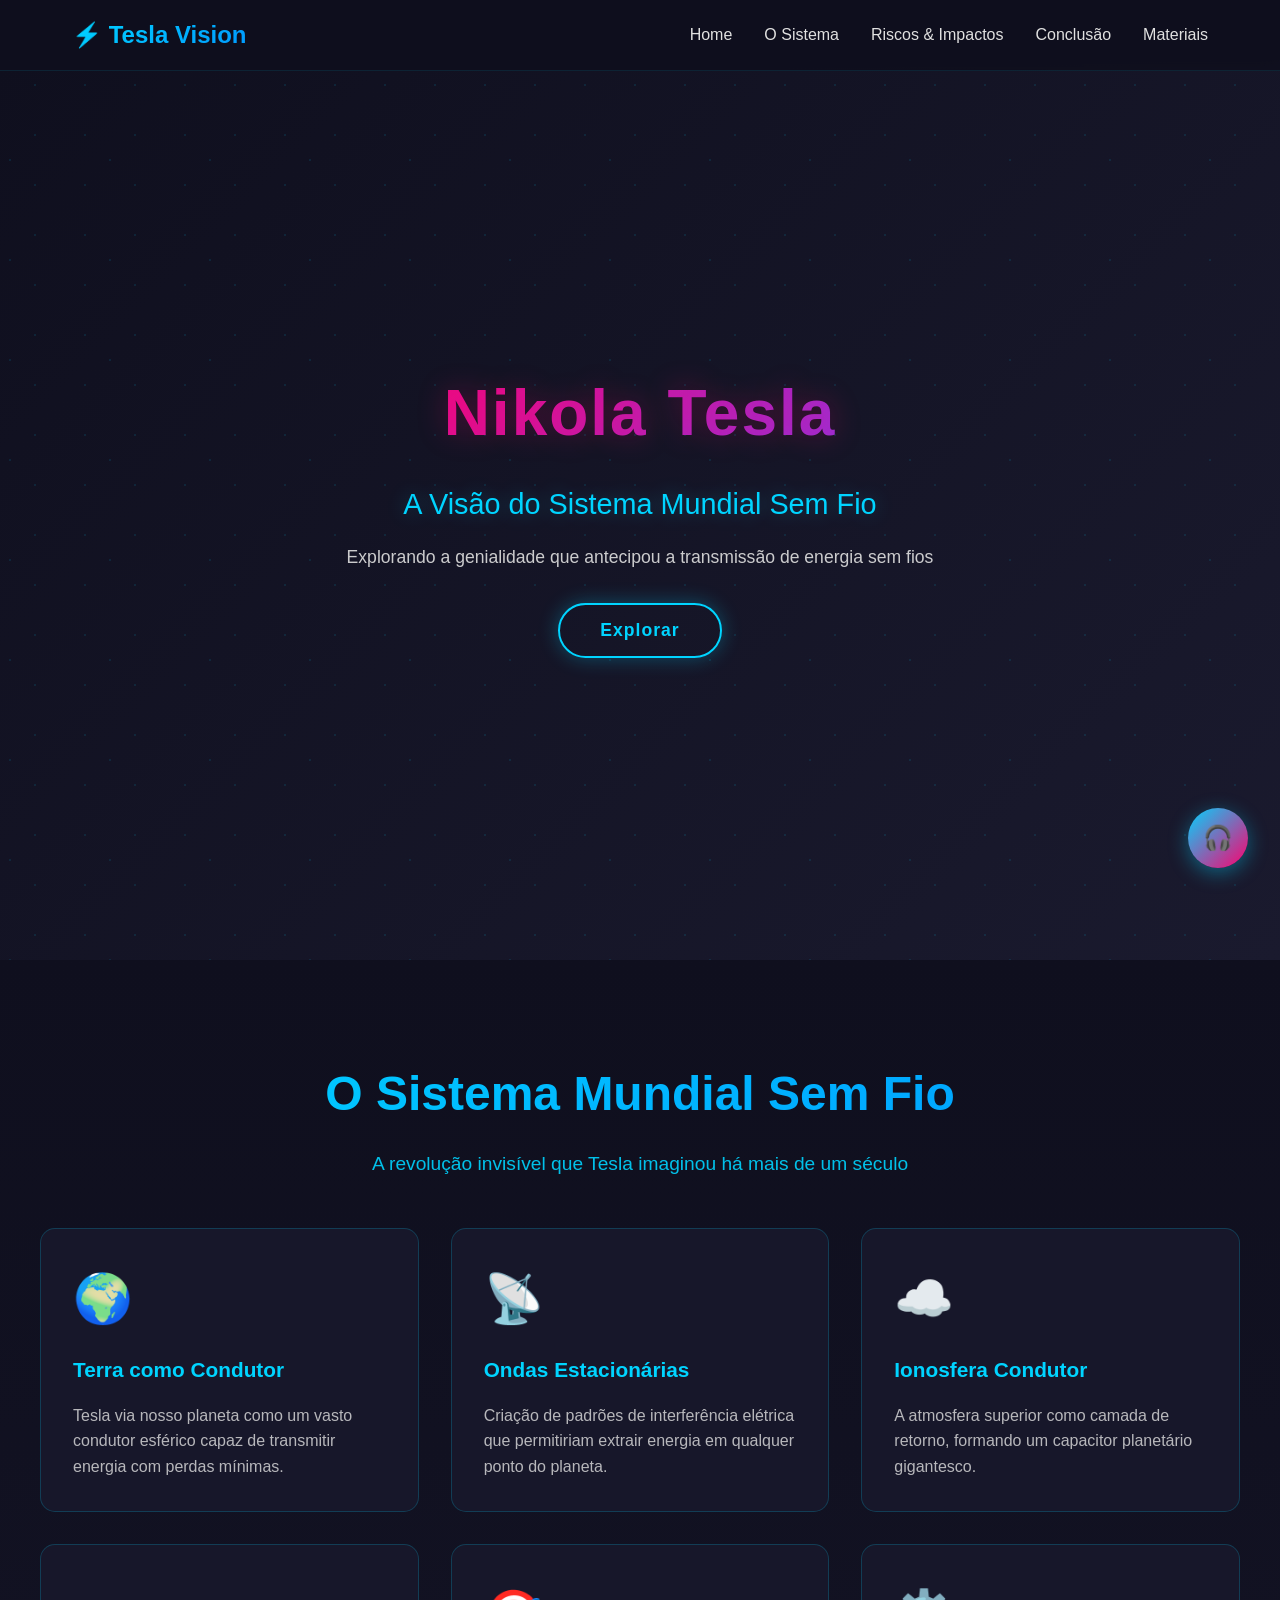
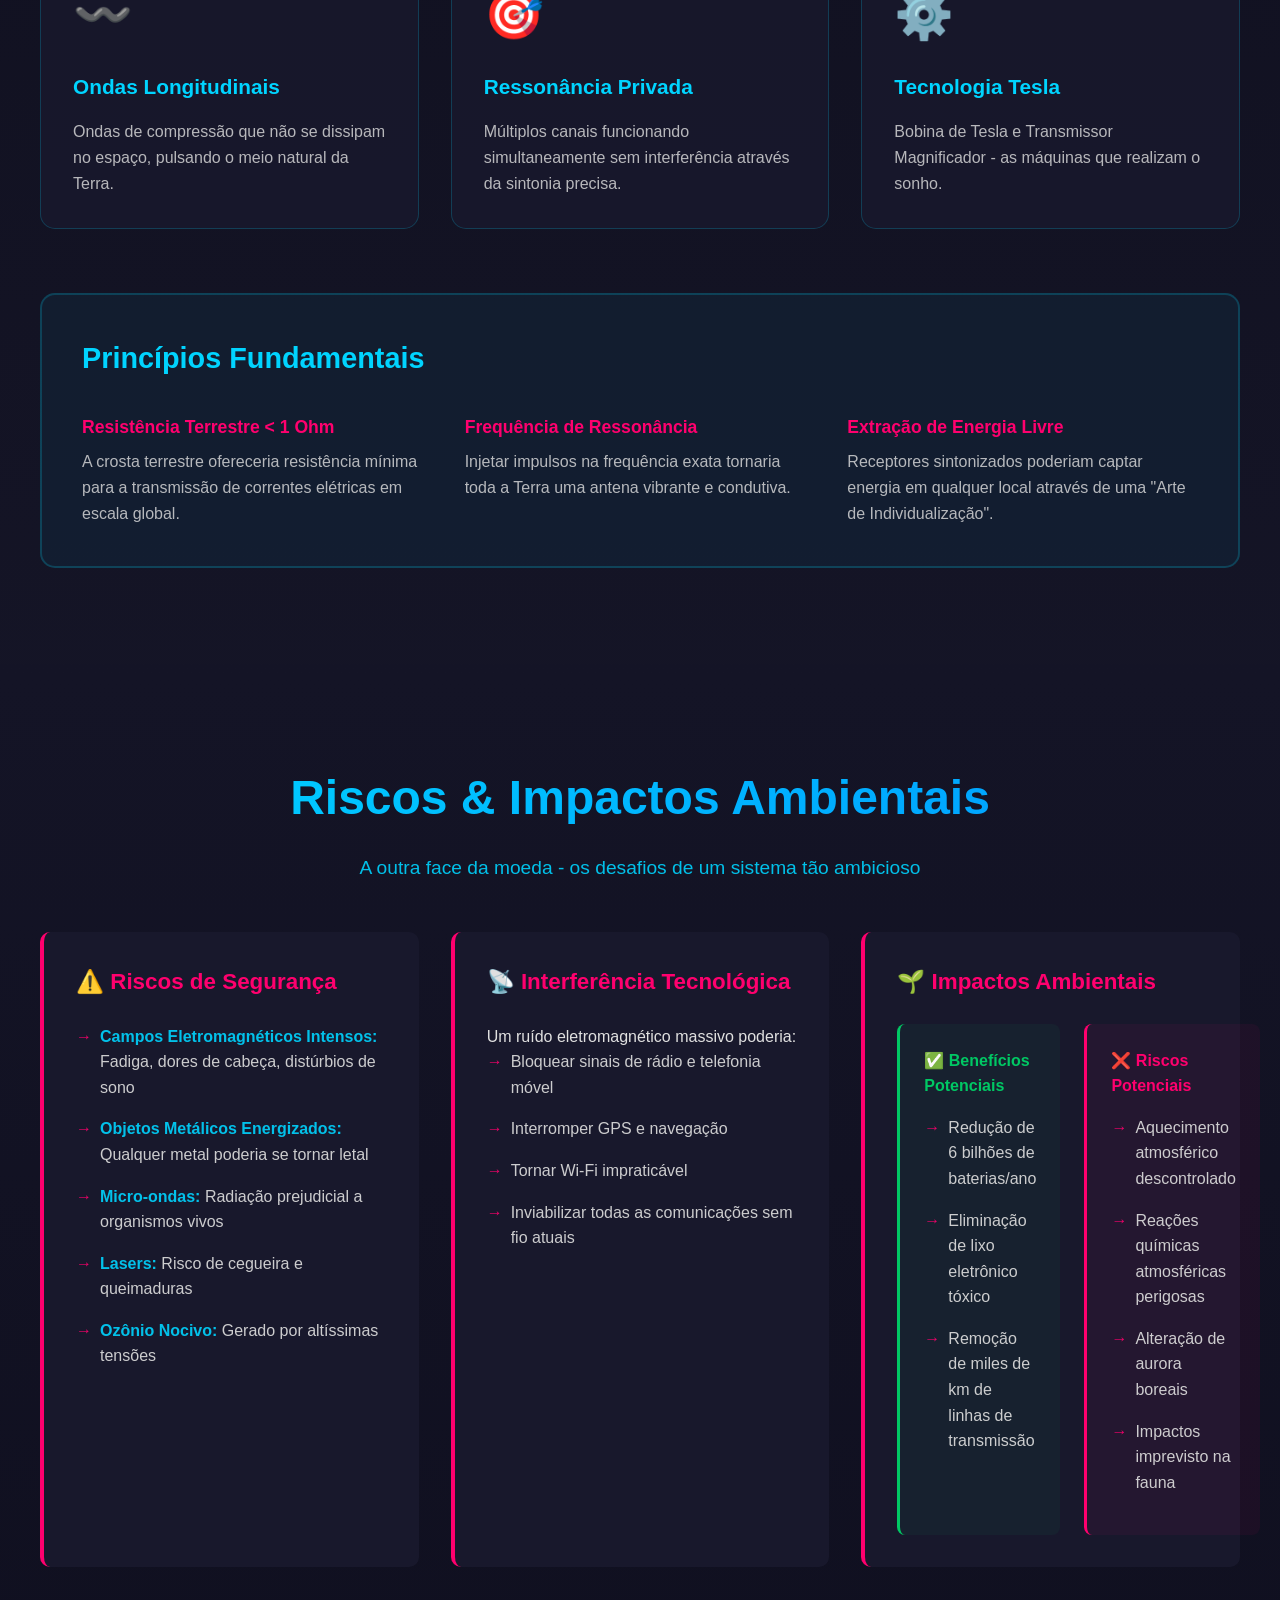
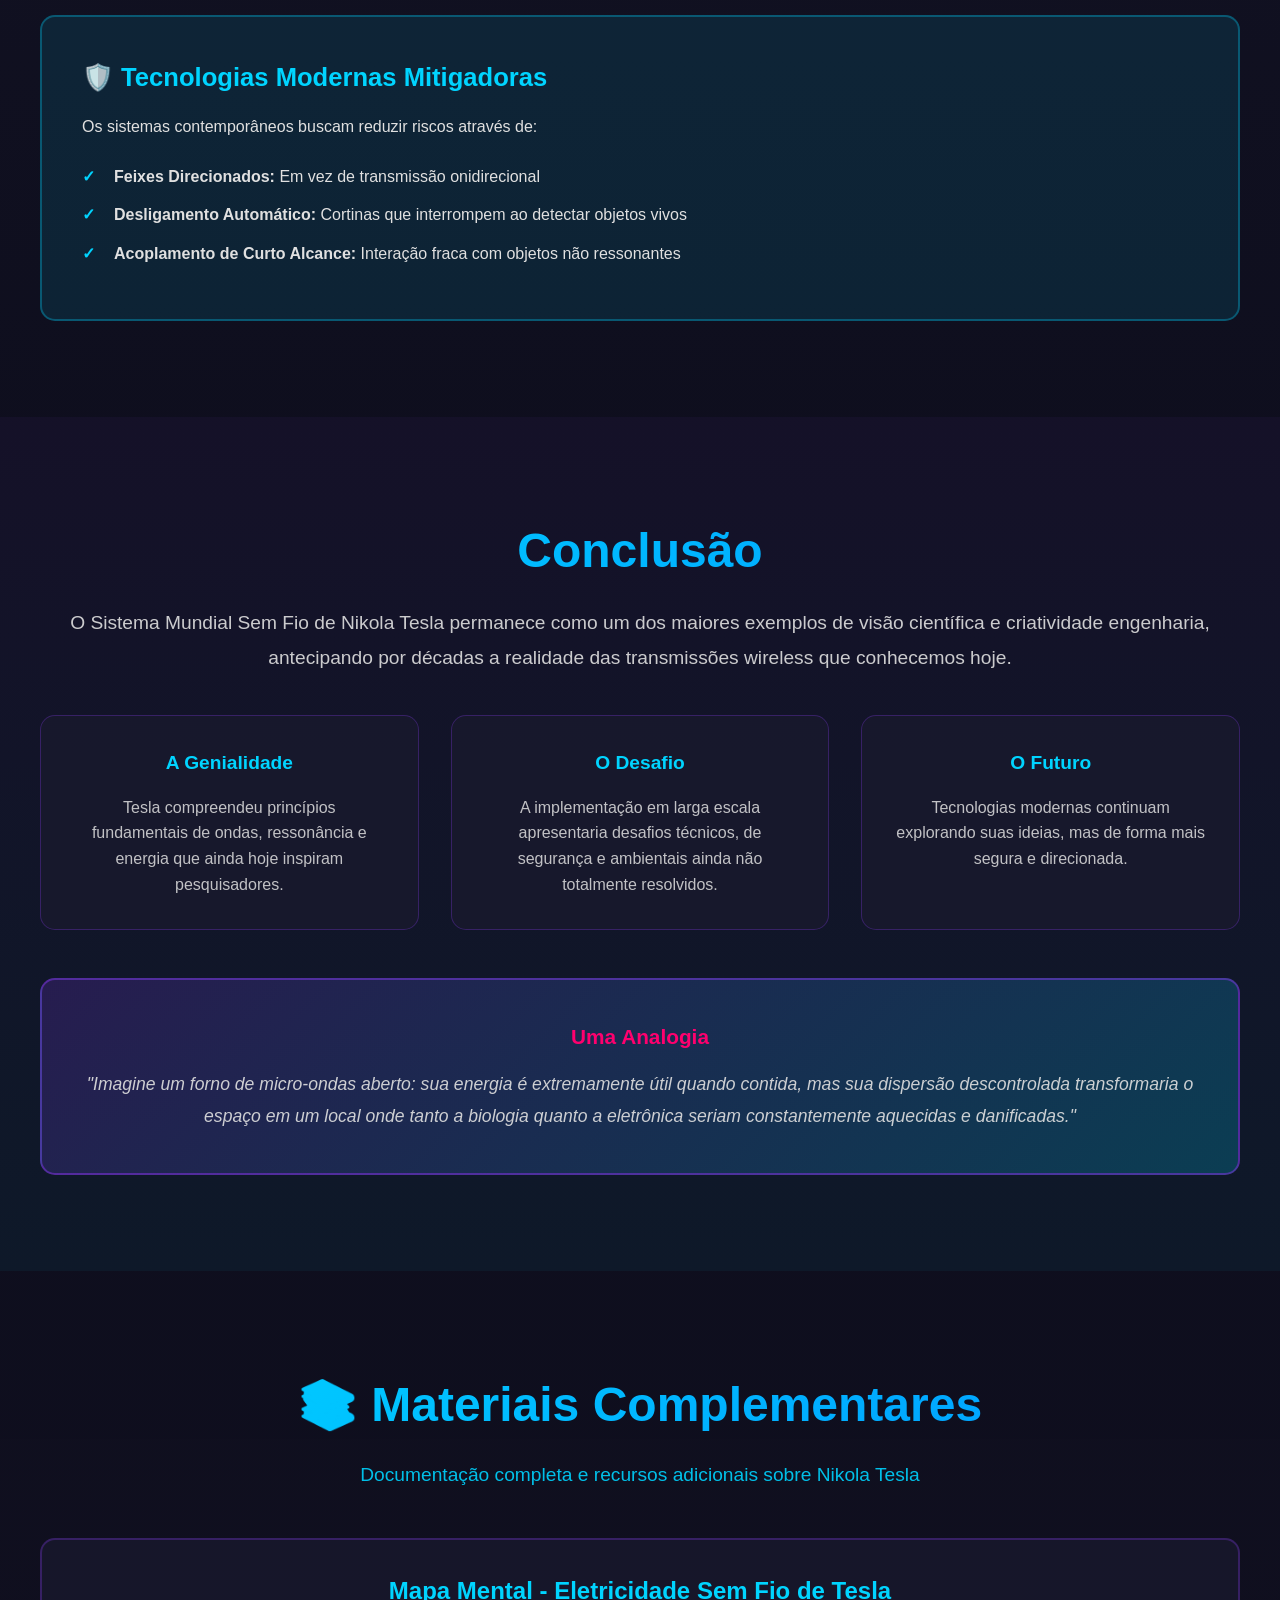
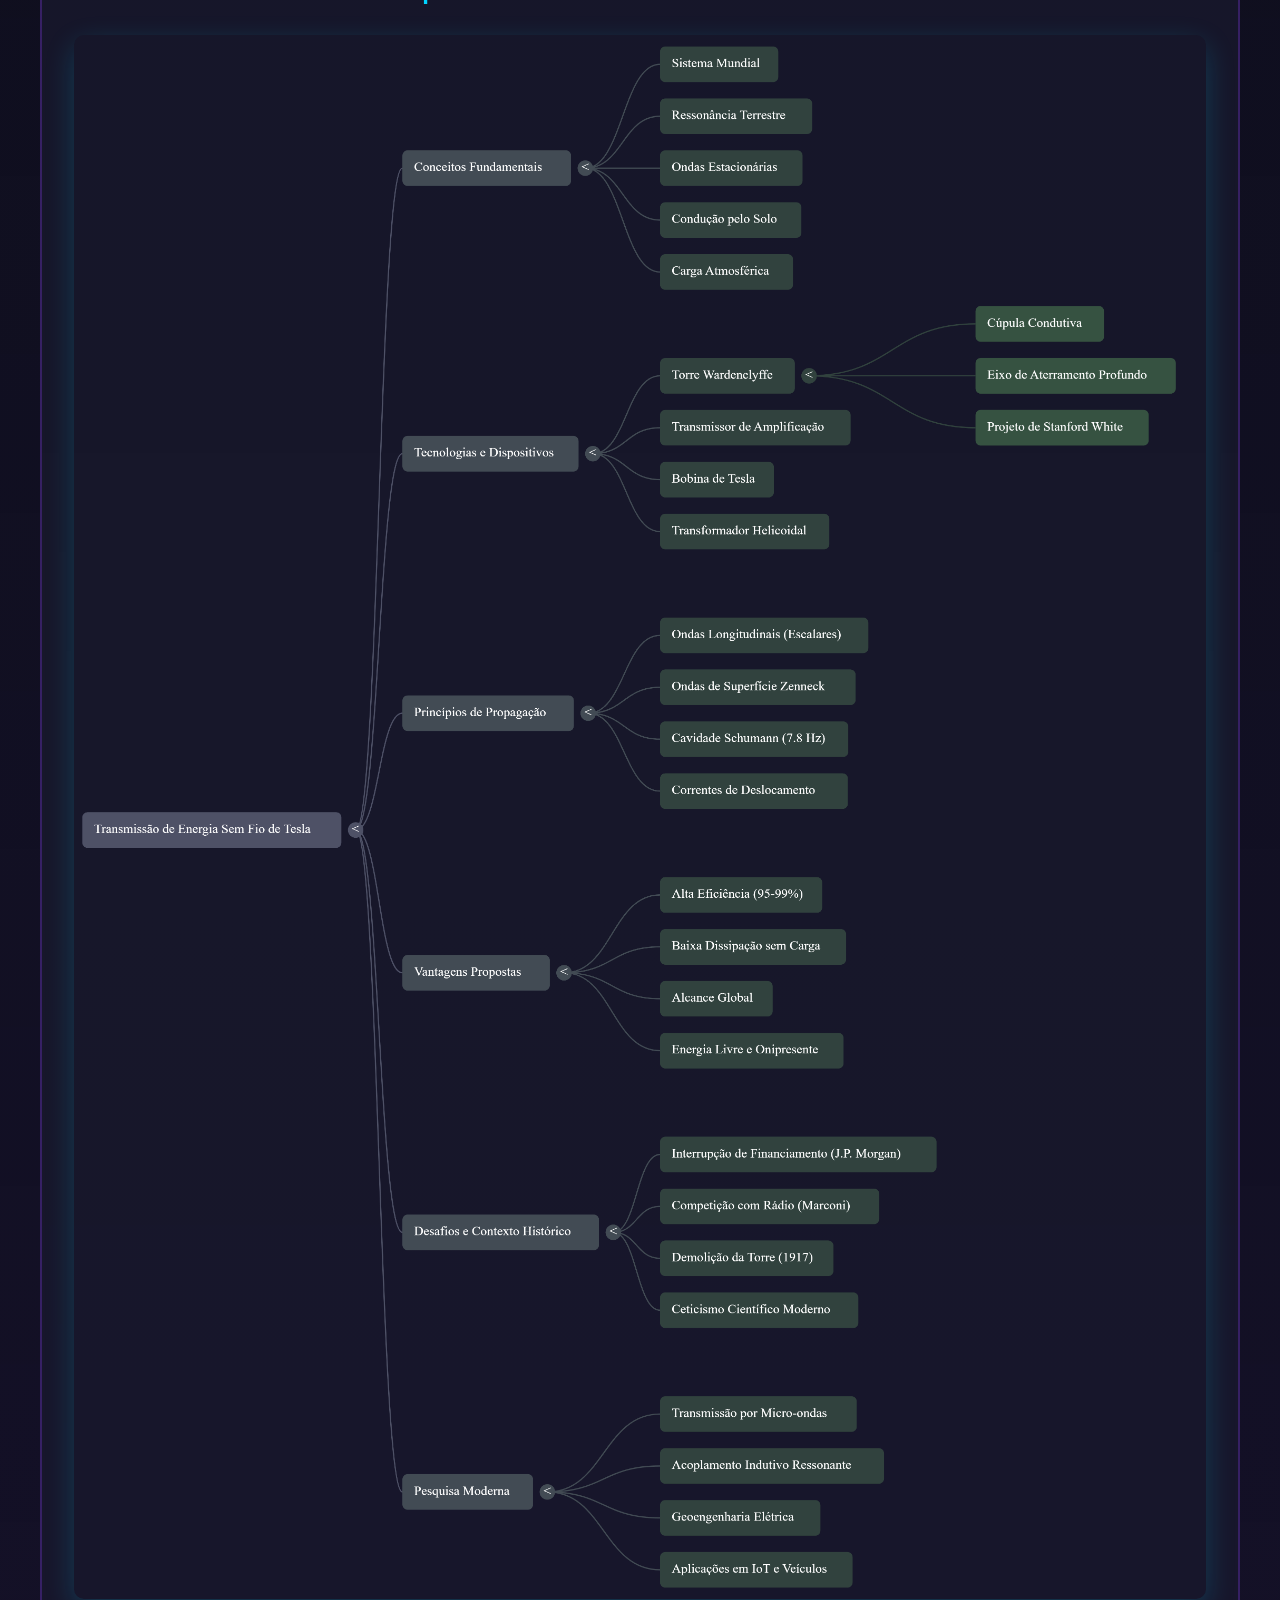
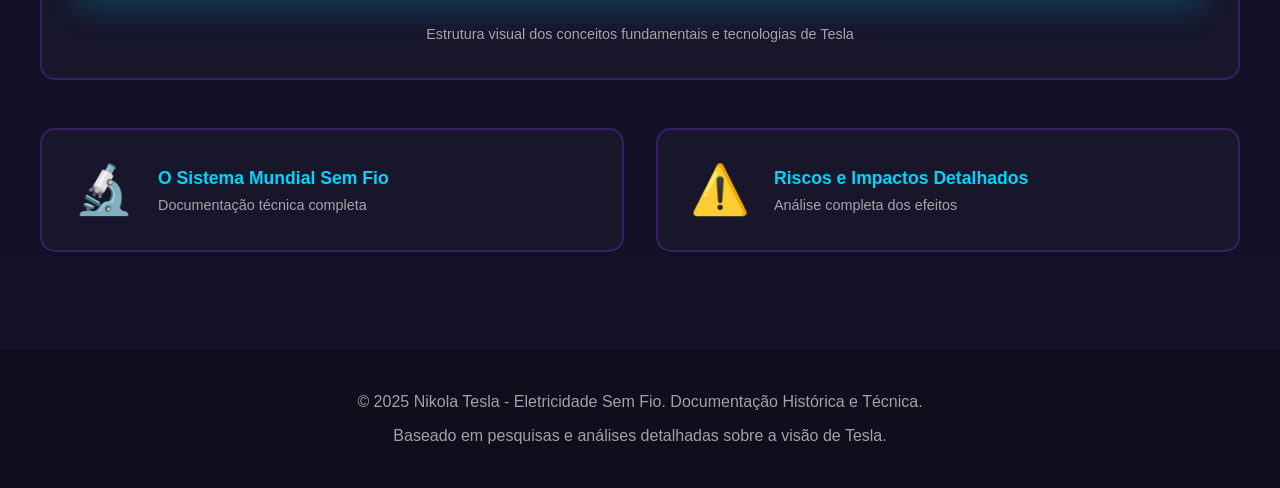
==== commit cde90991: "Otimização do player de áudio: implementação do mini-player compacto e não-intrusivo - Substituído o" ====
--- a/index.html
+++ b/index.html
@@ -197,7 +197,7 @@
             <!-- Mind Map -->
             <div class="mindmap-container">
                 <h3>Mapa Mental - Eletricidade Sem Fio de Tesla</h3>
-                <img src="NotebookLM Mind Map.png" alt="Mind Map - Eletricidade Sem Fio de Tesla" class="mindmap-image">
+                <img src="Fontes/NotebookLM Mind Map.png" alt="Mind Map - Eletricidade Sem Fio de Tesla" class="mindmap-image">
                 <p class="mindmap-caption">Estrutura visual dos conceitos fundamentais e tecnologias de Tesla</p>
             </div>
 
@@ -242,6 +242,39 @@
         </div>
     </div>
 
+    <!-- Mini Player de Áudio Fixo -->
+    <div id="miniAudioPlayer" class="mini-audio-player">
+        <button id="toggleAudioMenu" class="audio-toggle-btn" title="Abrir menu de áudios">🎧</button>
+        
+        <div id="audioMenu" class="audio-menu">
+            <div class="audio-menu-header">
+                <span>Áudios</span>
+                <button class="audio-menu-close" title="Fechar menu">×</button>
+            </div>
+            
+            <div class="audio-menu-list">
+                <button class="audio-menu-item" data-audio="Tesla_Energia_Livre__O_Mito_e_o_Dinheiro.m4a" data-title="Energia Livre: O Mito e o Dinheiro">
+                    <span class="audio-menu-icon">🎵</span>
+                    <span class="audio-menu-text">Energia Livre</span>
+                </button>
+                
+                <button class="audio-menu-item" data-audio="O_Mundo_Sem_Fio_de_Tesla.mp4" data-title="O Mundo Sem Fio de Tesla">
+                    <span class="audio-menu-icon">🎙️</span>
+                    <span class="audio-menu-text">Mundo Sem Fio</span>
+                </button>
+            </div>
+        </div>
+        
+        <!-- Player Compacto -->
+        <div id="audioPlayerCompact" class="audio-player-compact">
+            <button class="player-close-compact" title="Fechar player">✕</button>
+            <div class="player-info">
+                <div class="player-title" id="playerTitle">🎧 Reproduzindo...</div>
+            </div>
+            <audio id="audioElement" controls style="width: 100%; height: 30px;"></audio>
+        </div>
+    </div>
+
     <!-- Footer -->
     <footer class="footer">
         <div class="footer-content">
@@ -250,48 +283,6 @@
         </div>
     </footer>
 
-    <!-- Modal de Áudio -->
-    <div id="audioModal" class="audio-modal">
-        <div class="audio-modal-content">
-            <button class="audio-modal-close" onclick="closeAudioModal()">&times;</button>
-            <h2>🎧 Ouça Sobre Tesla</h2>
-            <p>Escolha um áudio para ouvir enquanto explora o site</p>
-            
-            <div class="audio-list">
-                <div class="audio-item" onclick="playAudio('Tesla_Energia_Livre__O_Mito_e_o_Dinheiro.m4a', 'Energia Livre: O Mito e o Dinheiro')">
-                    <div class="audio-icon">🎵</div>
-                    <div class="audio-info">
-                        <h3>Energia Livre: O Mito e o Dinheiro</h3>
-                        <p>Uma análise profunda sobre a tecnologia de energia livre de Tesla e seus impactos</p>
-                    </div>
-                    <div class="audio-play-btn">▶ Ouvir</div>
-                </div>
-
-                <div class="audio-item" onclick="playAudio('O_Mundo_Sem_Fio_de_Tesla.mp4', 'O Mundo Sem Fio de Tesla')">
-                    <div class="audio-icon">🎙️</div>
-                    <div class="audio-info">
-                        <h3>O Mundo Sem Fio de Tesla</h3>
-                        <p>Documentação sobre a visão do sistema mundial sem fio de Tesla</p>
-                    </div>
-                    <div class="audio-play-btn">▶ Ouvir</div>
-                </div>
-            </div>
-
-            <!-- Player de Áudio -->
-            <div id="audioPlayer" class="audio-player" style="display: none;">
-                <div class="player-title" id="playerTitle">Tocando...</div>
-                <audio id="audioElement" controls style="width: 100%; margin-top: 1rem;">
-                    Seu navegador não suporta o elemento de áudio.
-                </audio>
-                <button class="player-close-btn" onclick="stopAudio()">Fechar Player</button>
-            </div>
-        </div>
-    </div>
-
-    <!-- Botão de Flutuante para Abrir Modal -->
-    <button id="audioButton" class="audio-button" onclick="openAudioModal()" title="Ouvir áudio">
-        🎧
-    </button>
 
     <script src="script.js"></script>
 </body>
--- a/styles.css
+++ b/styles.css
@@ -598,202 +598,203 @@
 .card:nth-child(6) { animation-delay: 0.6s; }
 
 /* Modal de Áudio */
-.audio-modal {
-    display: none;
-    position: fixed;
-    z-index: 2000;
-    left: 0;
-    top: 0;
-    width: 100%;
-    height: 100%;
-    background-color: rgba(0, 0, 0, 0.8);
-    backdrop-filter: blur(5px);
-    animation: fadeIn 0.3s ease;
-}
-
-.audio-modal.show {
-    display: flex;
-    align-items: center;
-    justify-content: center;
-}
-
-.audio-modal-content {
-    background: linear-gradient(135deg, rgba(26, 26, 46, 0.98) 0%, rgba(15, 15, 30, 0.98) 100%);
-    border: 2px solid rgba(0, 212, 255, 0.3);
-    border-radius: 20px;
-    padding: 3rem;
-    max-width: 600px;
-    width: 90%;
-    max-height: 80vh;
-    overflow-y: auto;
-    position: relative;
-    box-shadow: 0 20px 60px rgba(0, 212, 255, 0.2);
-    animation: slideInUp 0.4s ease;
-}
-
-.audio-modal-close {
-    position: absolute;
-    right: 1.5rem;
-    top: 1.5rem;
-    font-size: 2rem;
-    background: none;
-    border: none;
-    color: var(--accent-color);
-    cursor: pointer;
-    transition: all 0.3s ease;
-    width: 40px;
-    height: 40px;
-    display: flex;
-    align-items: center;
-    justify-content: center;
-}
-
-.audio-modal-close:hover {
-    transform: rotate(90deg);
-    color: var(--accent-secondary);
-}
-
-.audio-modal-content h2 {
-    font-size: 1.8rem;
-    color: var(--accent-color);
-    margin-bottom: 0.5rem;
-    text-shadow: 0 0 20px rgba(0, 212, 255, 0.3);
-}
-
-.audio-modal-content > p {
-    color: var(--text-light);
-    opacity: 0.8;
-    margin-bottom: 2rem;
-}
-
-.audio-list {
-    display: flex;
-    flex-direction: column;
-    gap: 1.5rem;
-    margin-bottom: 2rem;
-}
-
-.audio-item {
-    display: flex;
-    align-items: center;
-    gap: 1.5rem;
-    padding: 1.5rem;
-    background: rgba(26, 26, 46, 0.7);
-    border: 2px solid rgba(0, 212, 255, 0.2);
-    border-radius: 15px;
-    cursor: pointer;
-    transition: all 0.3s ease;
-}
-
-.audio-item:hover {
-    background: rgba(26, 26, 46, 1);
-    border-color: var(--accent-color);
-    transform: translateX(10px);
-    box-shadow: 0 10px 30px rgba(0, 212, 255, 0.15);
-}
-
-.audio-icon {
-    font-size: 2.5rem;
-    min-width: 60px;
-    display: flex;
-    align-items: center;
-    justify-content: center;
-}
-
-.audio-info {
-    flex: 1;
-}
-
-.audio-info h3 {
-    font-size: 1.1rem;
-    color: var(--accent-color);
-    margin-bottom: 0.5rem;
-}
-
-.audio-info p {
-    font-size: 0.9rem;
-    color: var(--text-light);
-    opacity: 0.7;
-}
-
-.audio-play-btn {
-    background: linear-gradient(135deg, var(--accent-color) 0%, var(--accent-secondary) 100%);
-    color: white;
-    padding: 0.8rem 1.5rem;
-    border-radius: 50px;
-    font-weight: bold;
-    white-space: nowrap;
-    transition: all 0.3s ease;
-    box-shadow: 0 0 15px rgba(0, 212, 255, 0.3);
-}
-
-.audio-item:hover .audio-play-btn {
-    transform: scale(1.1);
-    box-shadow: 0 0 25px rgba(0, 212, 255, 0.5);
-}
-
-.audio-player {
-    background: rgba(0, 212, 255, 0.1);
-    border: 2px solid rgba(0, 212, 255, 0.3);
-    border-radius: 15px;
-    padding: 2rem;
-    margin-top: 2rem;
-}
-
-.player-title {
-    color: var(--accent-color);
-    font-size: 1.2rem;
-    font-weight: bold;
-    margin-bottom: 1rem;
-    text-align: center;
-}
-
-.player-close-btn {
-    display: block;
-    margin: 1rem auto 0;
-    padding: 0.8rem 1.5rem;
-    background: var(--accent-secondary);
-    color: white;
-    border: none;
-    border-radius: 50px;
-    cursor: pointer;
-    font-weight: bold;
-    transition: all 0.3s ease;
-}
-
-.player-close-btn:hover {
-    background: var(--accent-color);
-    transform: scale(1.05);
-}
-
-/* Botão Flutuante de Áudio */
-.audio-button {
+/* Mini Audio Player Fixo */
+.mini-audio-player {
     position: fixed;
     bottom: 2rem;
     right: 2rem;
-    width: 70px;
-    height: 70px;
+    z-index: 999;
+    display: flex;
+    flex-direction: column;
+    gap: 0.5rem;
+    align-items: flex-end;
+}
+
+.audio-toggle-btn {
+    width: 60px;
+    height: 60px;
     border-radius: 50%;
     background: linear-gradient(135deg, var(--accent-color) 0%, var(--accent-secondary) 100%);
-    border: 3px solid rgba(0, 212, 255, 0.5);
+    border: none;
     color: white;
-    font-size: 1.8rem;
+    font-size: 1.5rem;
     cursor: pointer;
-    box-shadow: 0 5px 25px rgba(0, 212, 255, 0.3);
+    box-shadow: 0 5px 20px rgba(0, 212, 255, 0.4);
     transition: all 0.3s ease;
-    z-index: 999;
     display: flex;
     align-items: center;
     justify-content: center;
 }
 
-.audio-button:hover {
-    transform: scale(1.15);
-    box-shadow: 0 10px 35px rgba(0, 212, 255, 0.5);
-}
-
-.audio-button:active {
+.audio-toggle-btn:hover {
+    transform: scale(1.1);
+    box-shadow: 0 8px 30px rgba(0, 212, 255, 0.6);
+}
+
+.audio-toggle-btn:active {
     transform: scale(0.95);
+}
+
+/* Menu de Áudios */
+.audio-menu {
+    background: linear-gradient(135deg, rgba(26, 26, 46, 0.98) 0%, rgba(15, 15, 30, 0.98) 100%);
+    border: 2px solid rgba(0, 212, 255, 0.3);
+    border-radius: 12px;
+    overflow: hidden;
+    box-shadow: 0 8px 25px rgba(0, 212, 255, 0.2);
+    animation: slideInUp 0.3s ease;
+    max-height: 300px;
+    overflow-y: auto;
+    display: none;
+    min-width: 280px;
+}
+
+.audio-menu.show {
+    display: flex;
+    flex-direction: column;
+}
+
+.audio-menu-header {
+    display: flex;
+    justify-content: space-between;
+    align-items: center;
+    padding: 0.8rem;
+    border-bottom: 1px solid rgba(0, 212, 255, 0.2);
+    color: var(--accent-color);
+    font-weight: bold;
+    font-size: 0.9rem;
+}
+
+.audio-menu-close {
+    background: none;
+    border: none;
+    color: var(--accent-color);
+    font-size: 1.2rem;
+    cursor: pointer;
+    transition: all 0.2s ease;
+    padding: 0;
+    width: auto;
+}
+
+.audio-menu-close:hover {
+    transform: rotate(90deg);
+    color: var(--accent-secondary);
+}
+
+.audio-menu-list {
+    display: flex;
+    flex-direction: column;
+}
+
+.audio-menu-item {
+    display: flex;
+    align-items: center;
+    gap: 0.8rem;
+    padding: 0.8rem;
+    background: none;
+    border: none;
+    border-bottom: 1px solid rgba(0, 212, 255, 0.1);
+    cursor: pointer;
+    transition: all 0.2s ease;
+    color: var(--text-light);
+    text-align: left;
+    font-size: 0.9rem;
+}
+
+.audio-menu-item:hover {
+    background: rgba(0, 212, 255, 0.1);
+    color: var(--accent-color);
+}
+
+.audio-menu-item:last-child {
+    border-bottom: none;
+}
+
+.audio-menu-icon {
+    font-size: 1.2rem;
+    min-width: 30px;
+}
+
+.audio-menu-text {
+    flex: 1;
+    word-break: break-word;
+}
+
+/* Player Compacto */
+.audio-player-compact {
+    background: linear-gradient(135deg, rgba(0, 212, 255, 0.15) 0%, rgba(131, 56, 236, 0.15) 100%);
+    border: 2px solid rgba(0, 212, 255, 0.4);
+    border-radius: 12px;
+    padding: 0.8rem;
+    box-shadow: 0 8px 25px rgba(0, 212, 255, 0.2);
+    animation: slideInUp 0.3s ease;
+    min-width: 300px;
+    display: none;
+    position: relative;
+}
+
+.audio-player-compact.show {
+    display: block;
+}
+
+.player-info {
+    margin-bottom: 0.6rem;
+    color: var(--accent-color);
+    font-size: 0.85rem;
+}
+
+.player-title {
+    font-weight: bold;
+    margin-bottom: 0.3rem;
+    white-space: nowrap;
+    overflow: hidden;
+    text-overflow: ellipsis;
+}
+
+.player-time {
+    opacity: 0.7;
+    font-size: 0.8rem;
+}
+
+.player-close-compact {
+    position: absolute;
+    top: 0.5rem;
+    right: 0.5rem;
+    background: none;
+    border: none;
+    color: var(--accent-color);
+    font-size: 1.2rem;
+    cursor: pointer;
+    transition: all 0.2s ease;
+    width: 25px;
+    height: 25px;
+    display: flex;
+    align-items: center;
+    justify-content: center;
+    padding: 0;
+}
+
+.player-close-compact:hover {
+    color: var(--accent-secondary);
+    transform: scale(1.2);
+}
+
+/* Scrollbar do Menu */
+.audio-menu::-webkit-scrollbar {
+    width: 6px;
+}
+
+.audio-menu::-webkit-scrollbar-track {
+    background: rgba(0, 212, 255, 0.05);
+}
+
+.audio-menu::-webkit-scrollbar-thumb {
+    background: rgba(0, 212, 255, 0.3);
+    border-radius: 3px;
+}
+
+.audio-menu::-webkit-scrollbar-thumb:hover {
+    background: rgba(0, 212, 255, 0.5);
 }
 
 /* Animação de entrada */
@@ -817,47 +818,25 @@
     }
 }
 
-/* Scrollbar do Modal */
-.audio-modal-content::-webkit-scrollbar {
-    width: 8px;
-}
-
-.audio-modal-content::-webkit-scrollbar-track {
-    background: rgba(0, 212, 255, 0.05);
-    border-radius: 10px;
-}
-
-.audio-modal-content::-webkit-scrollbar-thumb {
-    background: rgba(0, 212, 255, 0.3);
-    border-radius: 10px;
-}
-
-.audio-modal-content::-webkit-scrollbar-thumb:hover {
-    background: rgba(0, 212, 255, 0.5);
-}
-
 /* Responsive */
 @media (max-width: 768px) {
-    .audio-modal-content {
-        padding: 2rem;
-        max-width: 90%;
-    }
-
-    .audio-item {
-        flex-direction: column;
-        text-align: center;
-    }
-
-    .audio-play-btn {
-        width: 100%;
-    }
-
-    .audio-button {
-        width: 60px;
-        height: 60px;
-        font-size: 1.5rem;
+    .mini-audio-player {
         bottom: 1.5rem;
         right: 1.5rem;
+    }
+
+    .audio-toggle-btn {
+        width: 55px;
+        height: 55px;
+        font-size: 1.3rem;
+    }
+
+    .audio-player-compact {
+        min-width: 280px;
+    }
+
+    .audio-menu {
+        min-width: 280px;
     }
 }
 
